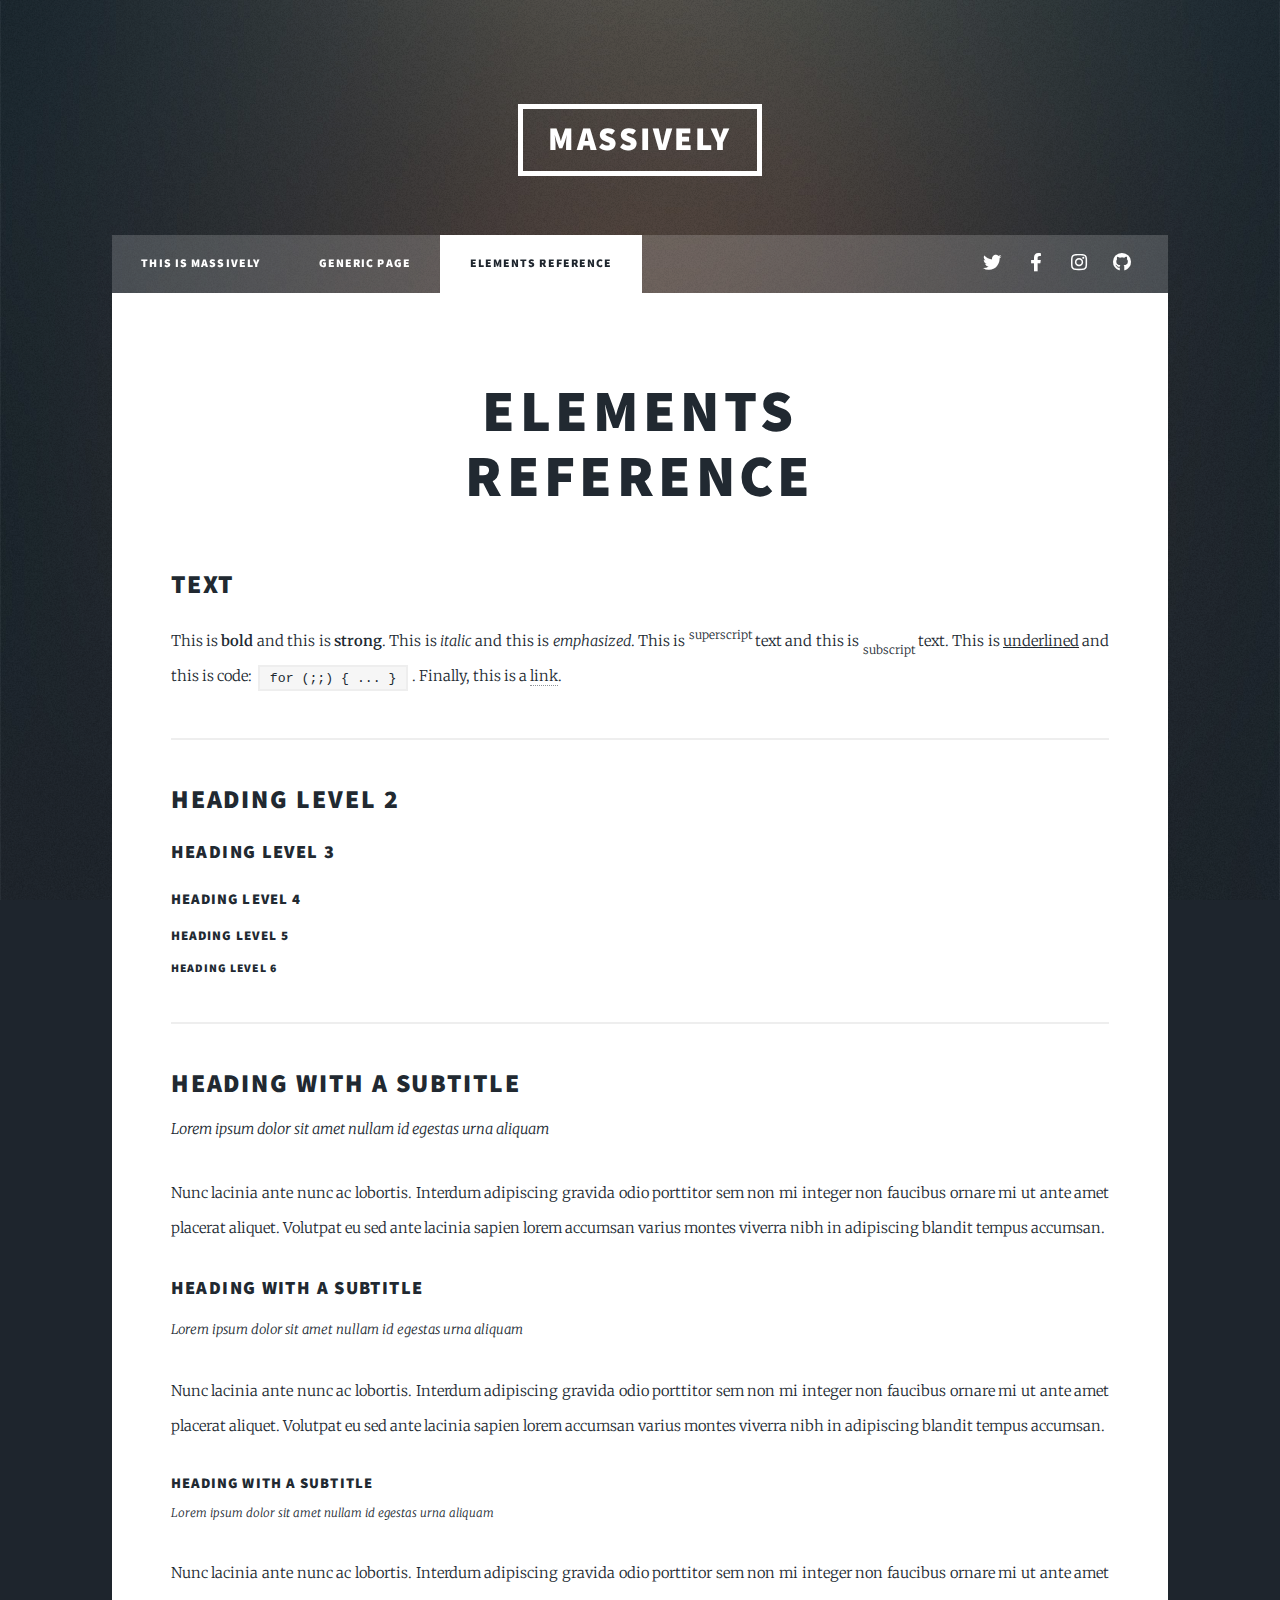
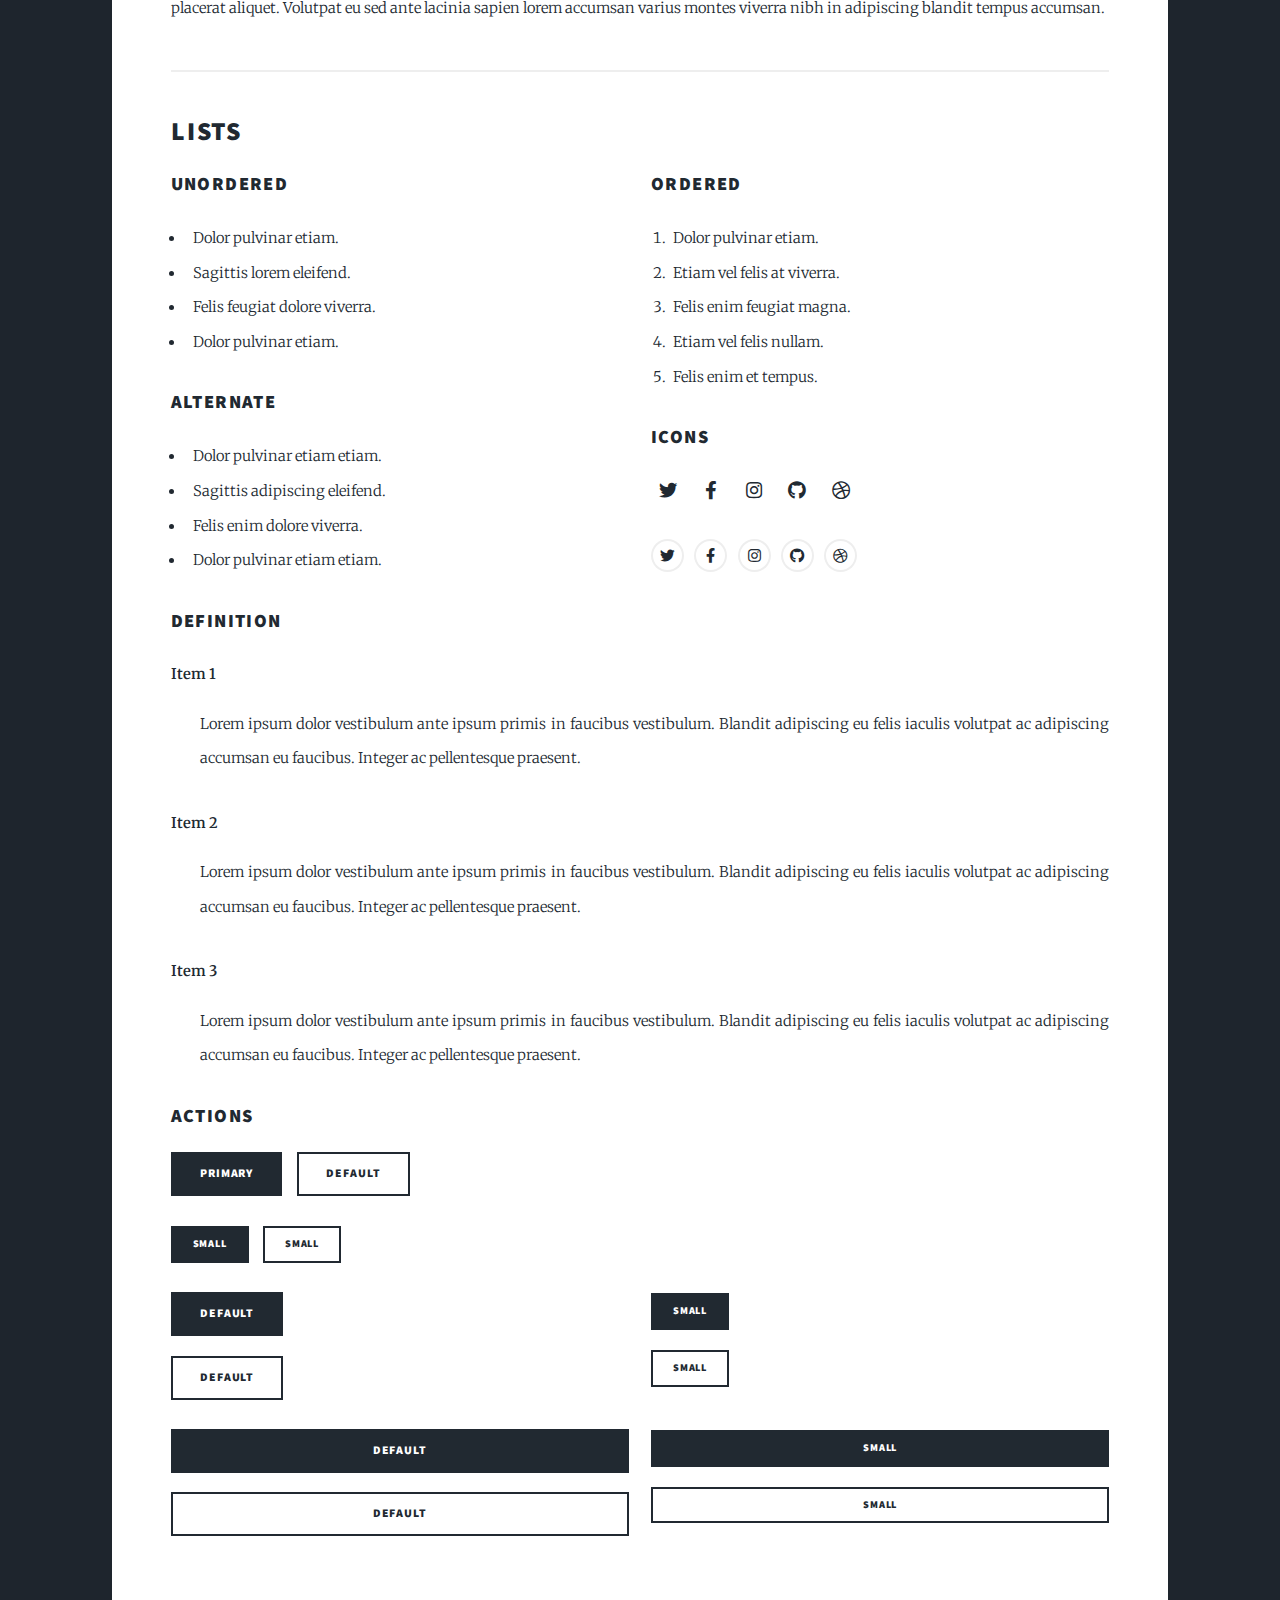
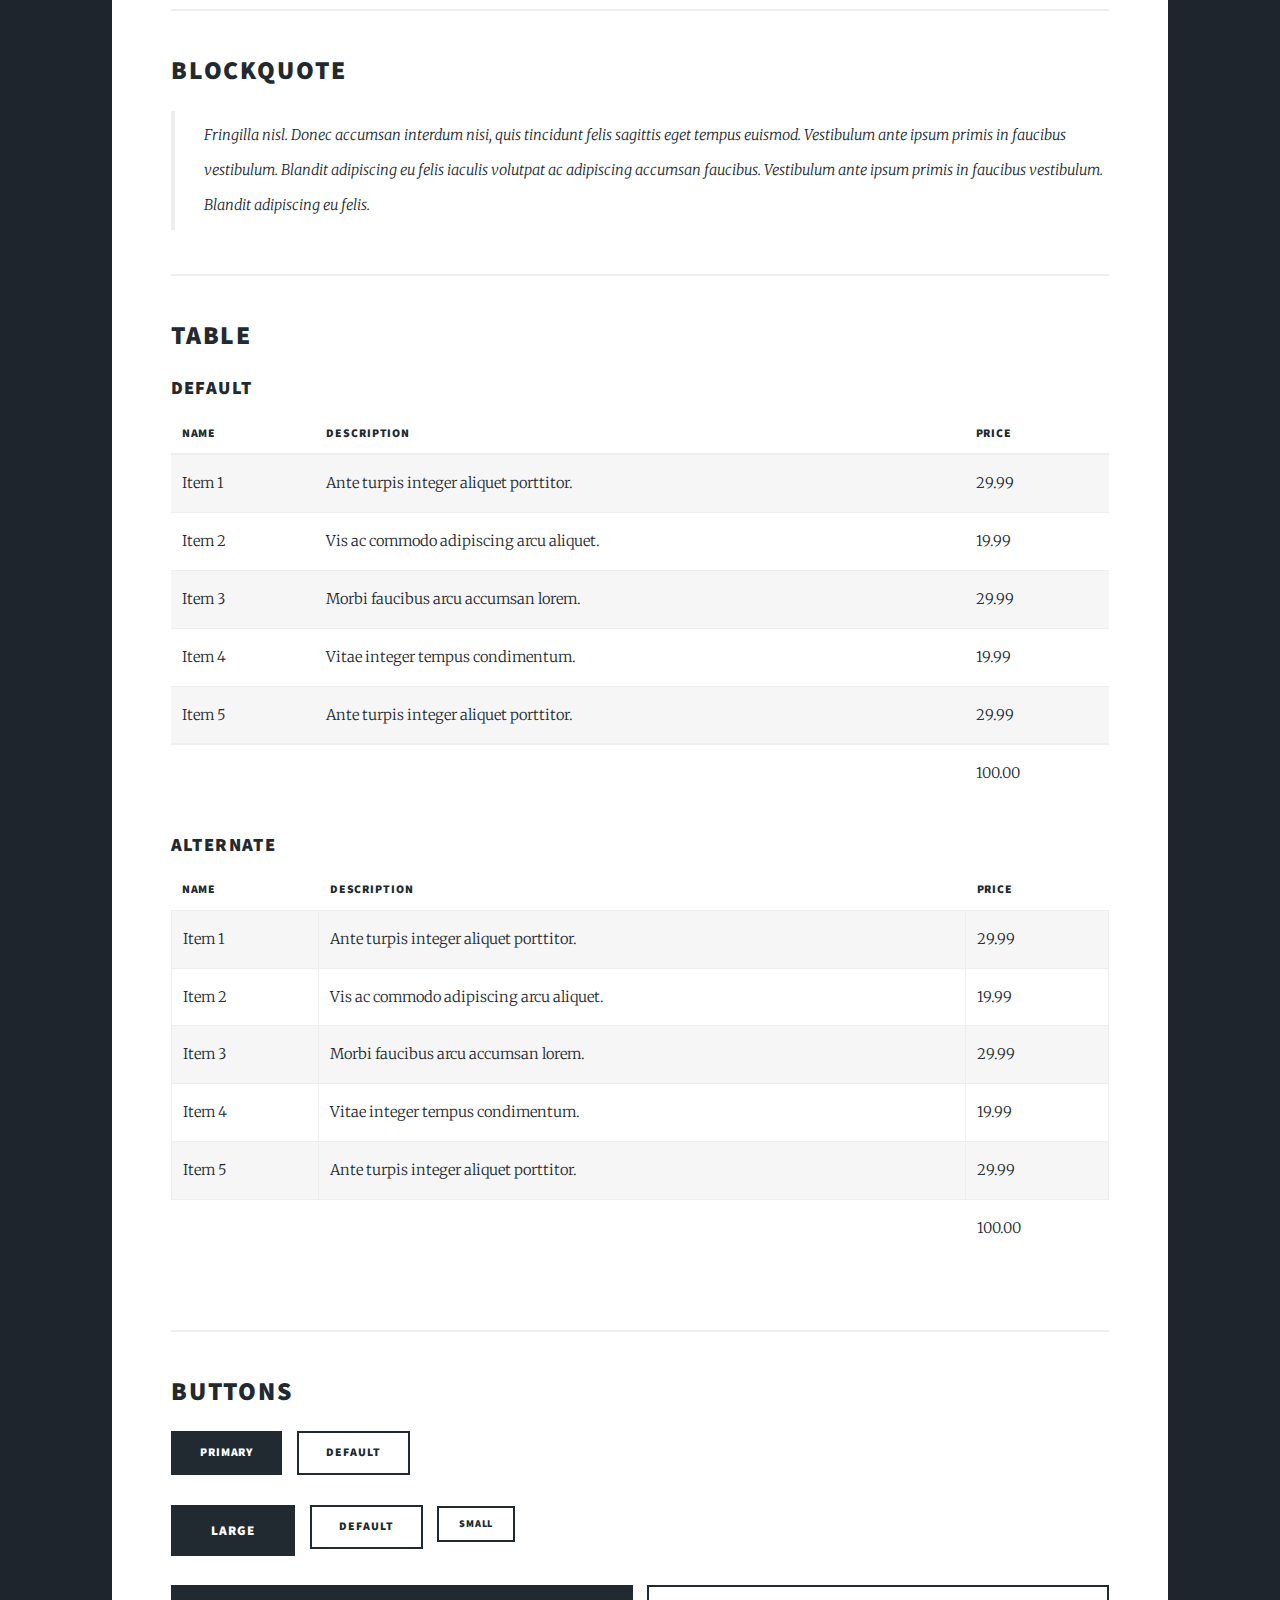
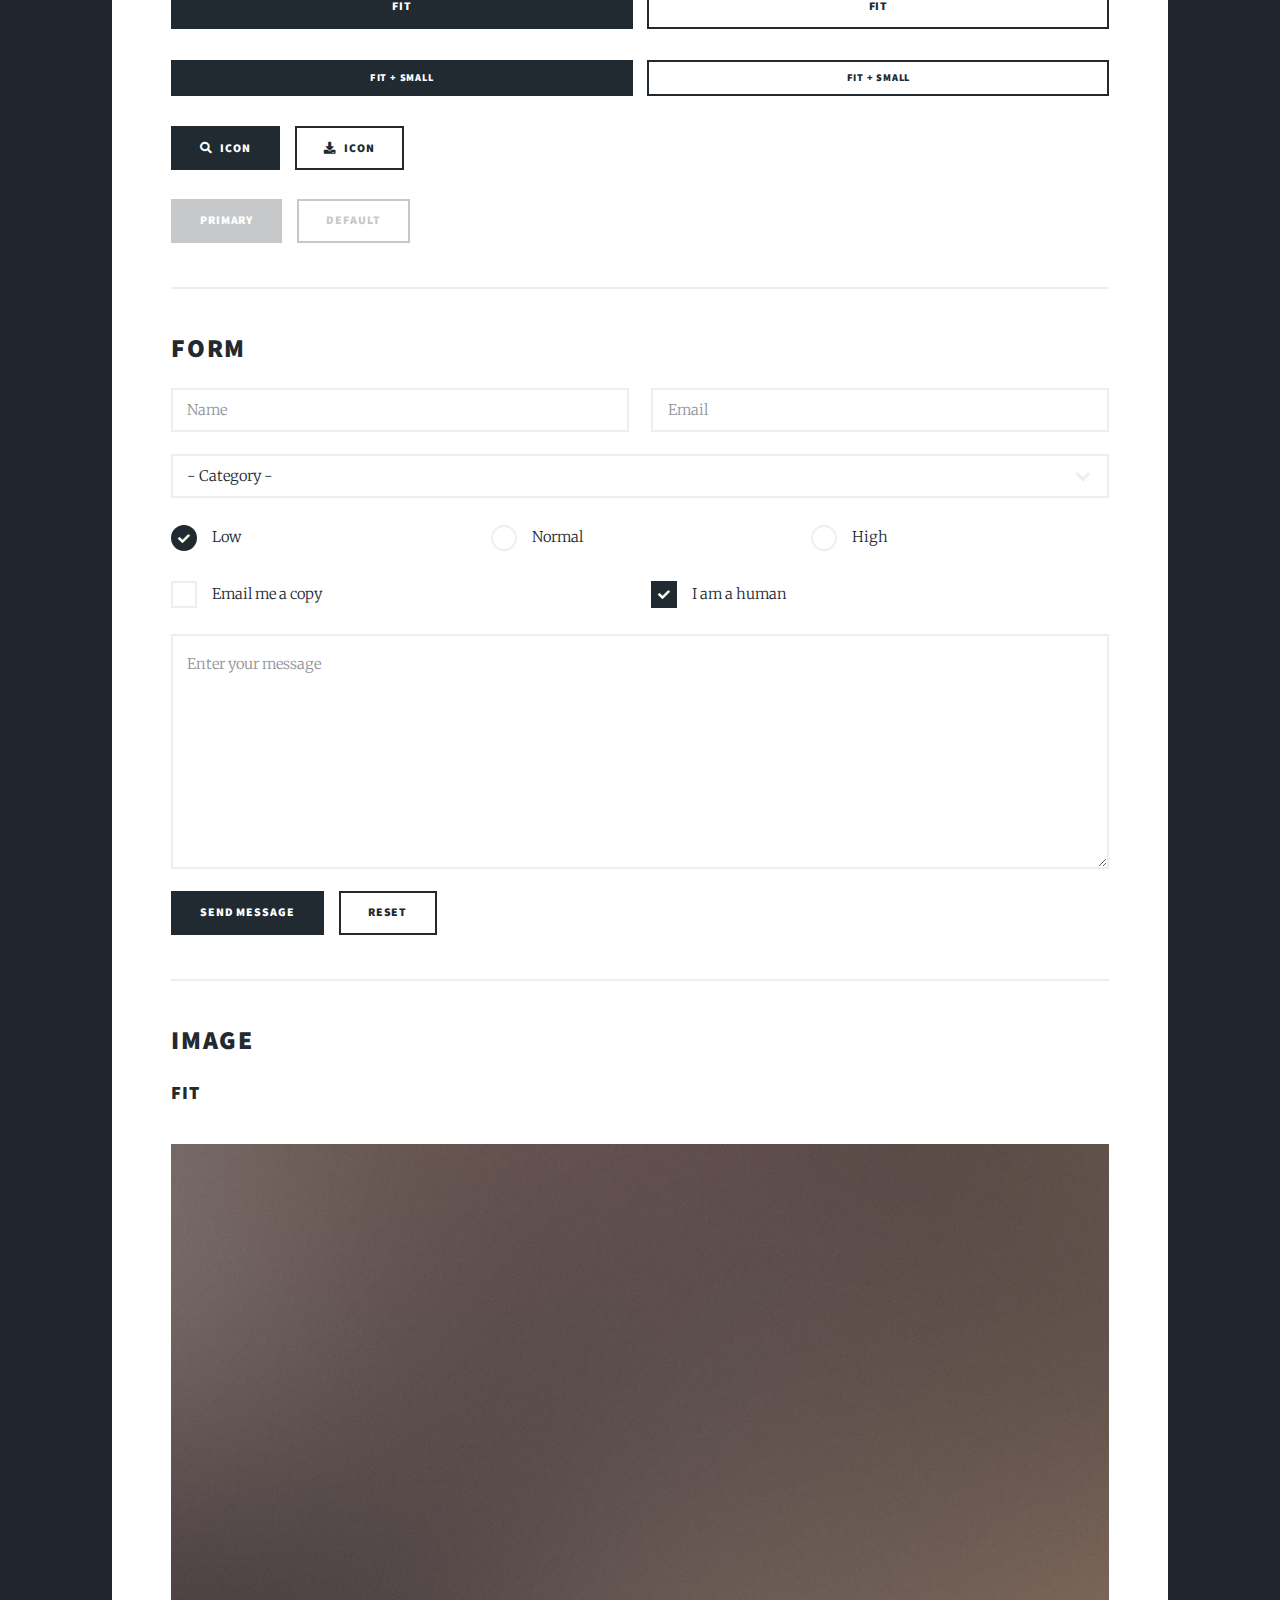
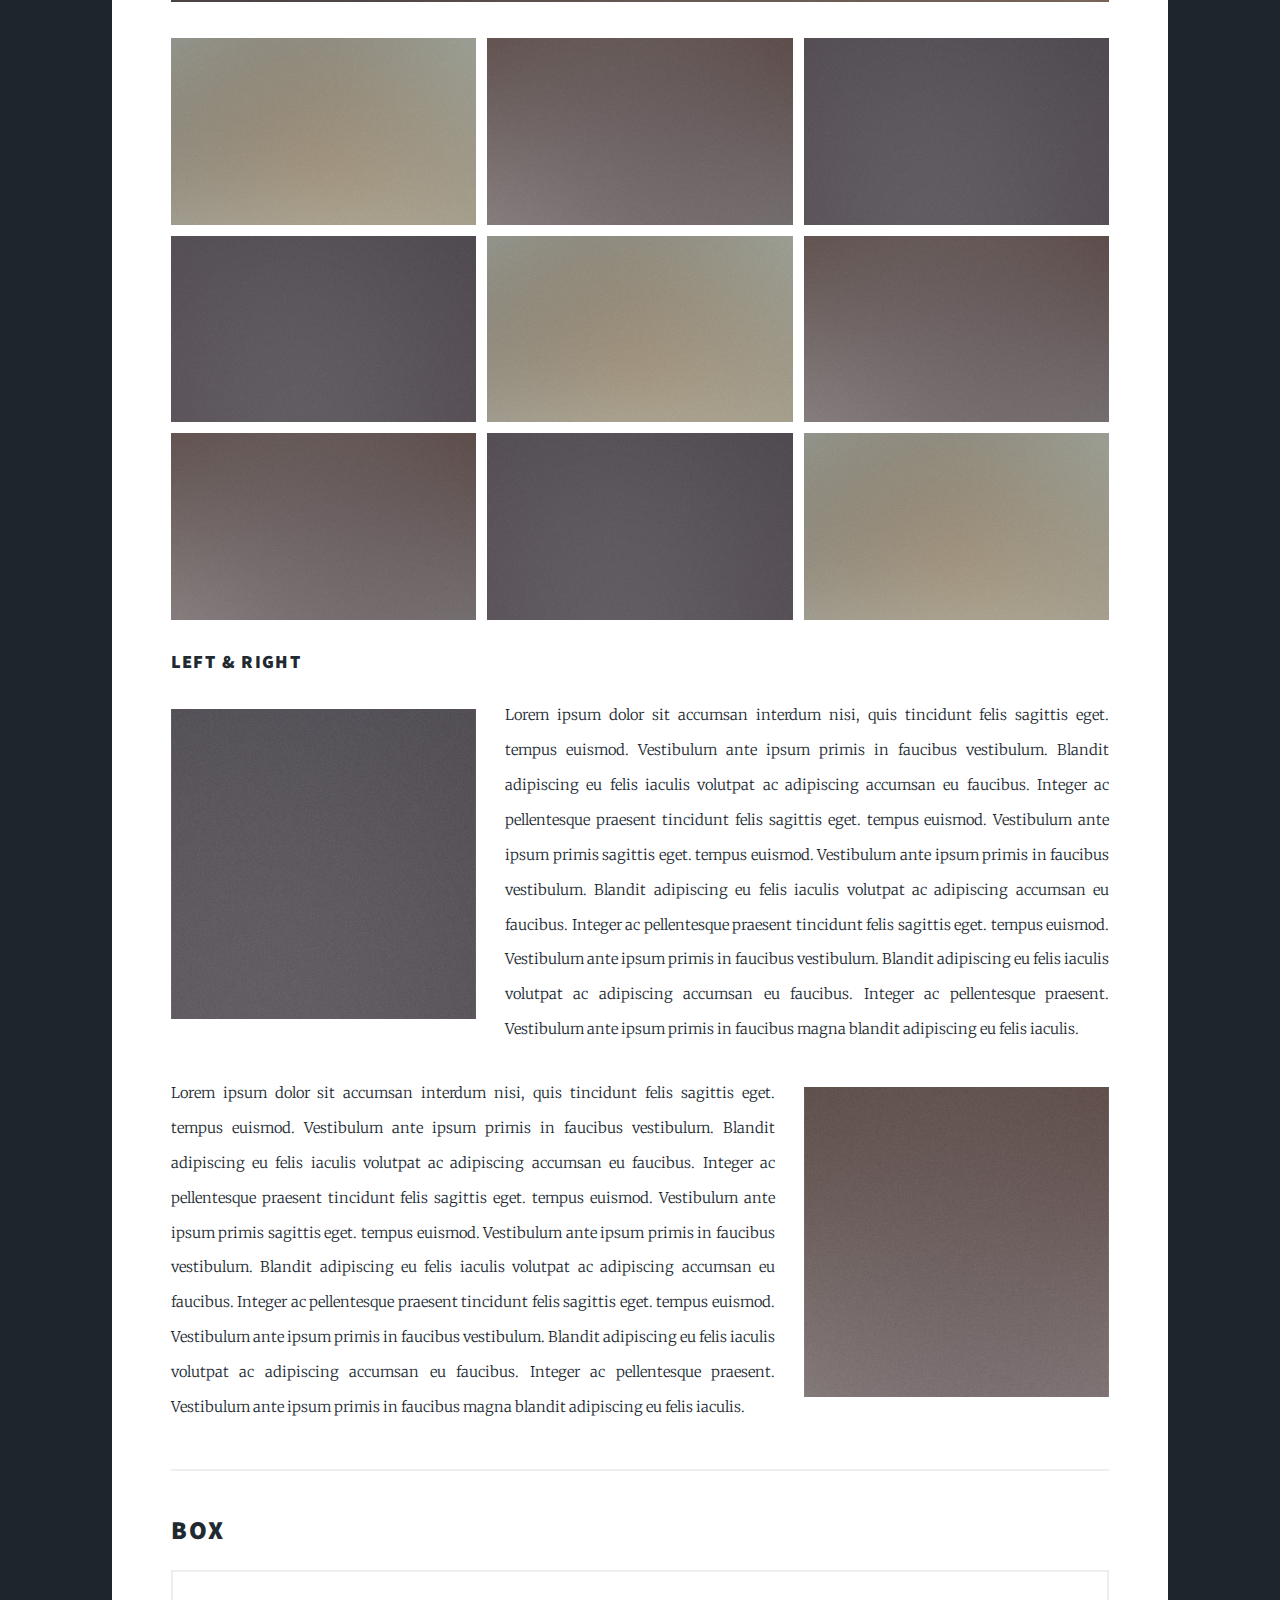
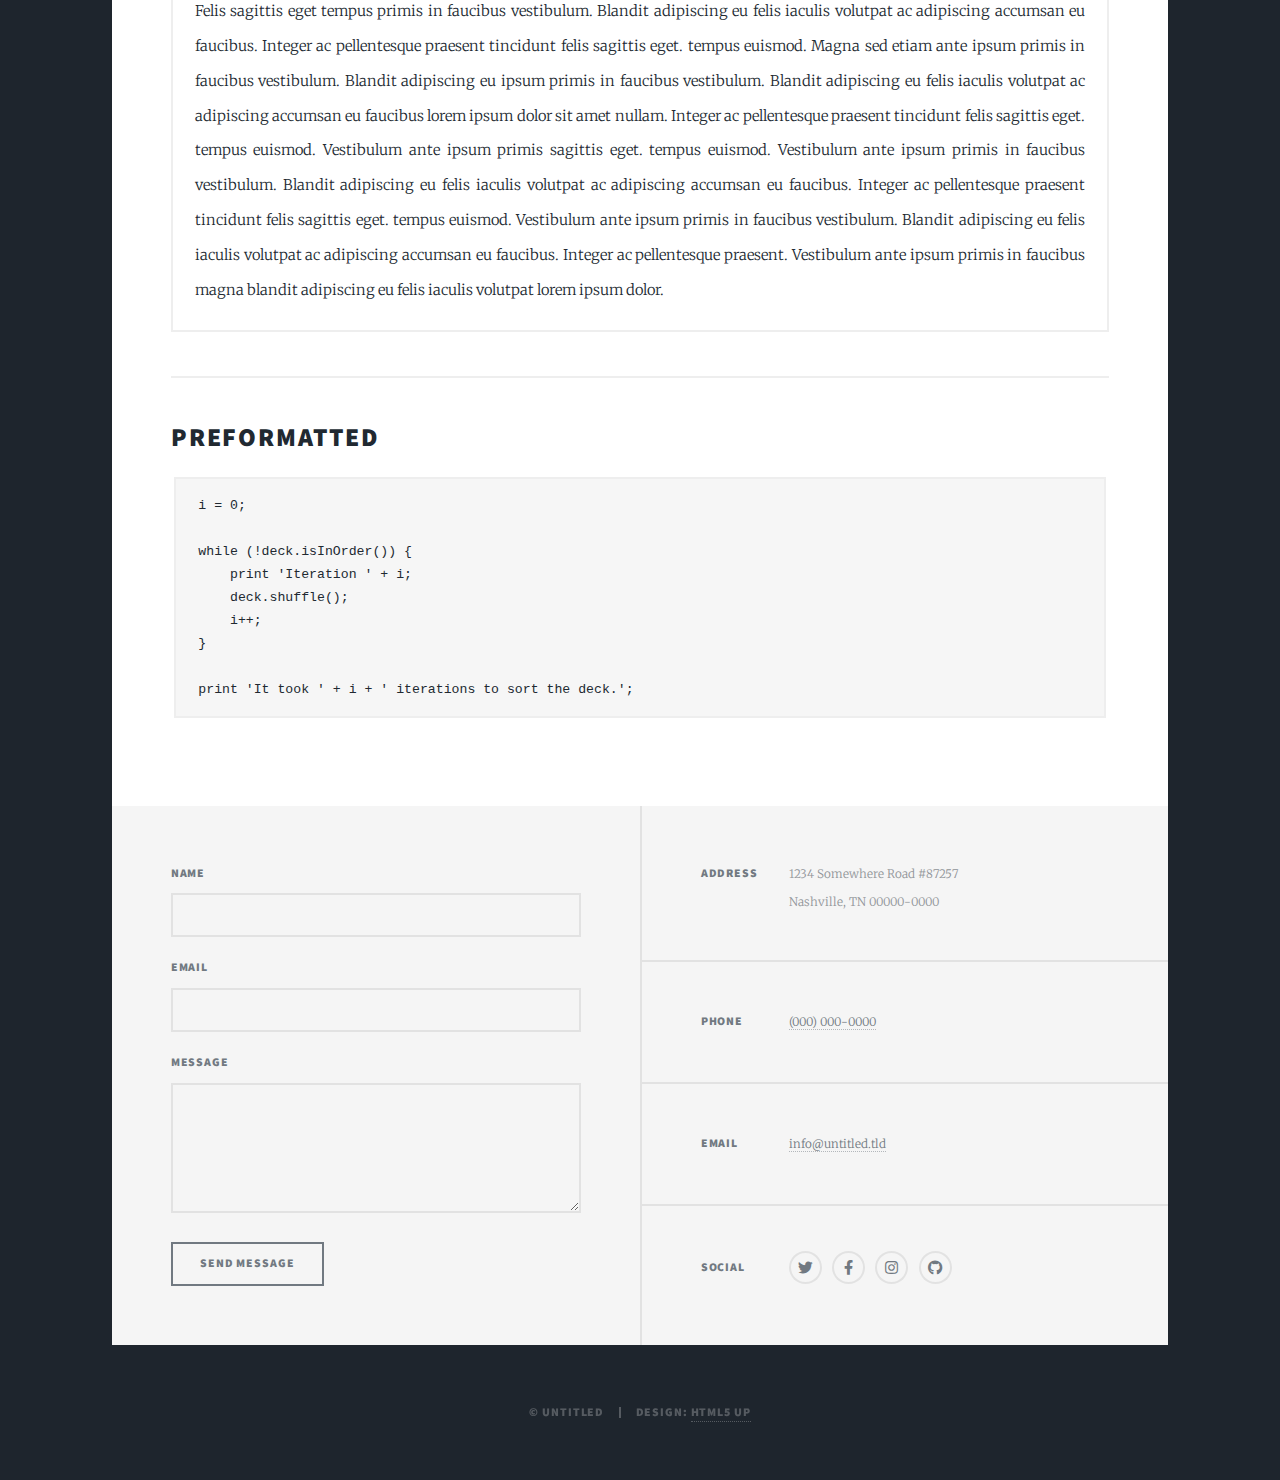
==== elements.html @ b45172eb "Adding base" ====
<!DOCTYPE HTML>
<!--
	Massively by HTML5 UP
	html5up.net | @ajlkn
	Free for personal and commercial use under the CCA 3.0 license (html5up.net/license)
-->
<html>
	<head>
		<title>Elements Reference - Massively by HTML5 UP</title>
		<meta charset="utf-8" />
		<meta name="viewport" content="width=device-width, initial-scale=1, user-scalable=no" />
		<link rel="stylesheet" href="assets/css/main.css" />
		<noscript><link rel="stylesheet" href="assets/css/noscript.css" /></noscript>
	</head>
	<body class="is-preload">

		<!-- Wrapper -->
			<div id="wrapper">

				<!-- Header -->
					<header id="header">
						<a href="index.html" class="logo">Massively</a>
					</header>

				<!-- Nav -->
					<nav id="nav">
						<ul class="links">
							<li><a href="index.html">This is Massively</a></li>
							<li><a href="generic.html">Generic Page</a></li>
							<li class="active"><a href="elements.html">Elements Reference</a></li>
						</ul>
						<ul class="icons">
							<li><a href="#" class="icon brands fa-twitter"><span class="label">Twitter</span></a></li>
							<li><a href="#" class="icon brands fa-facebook-f"><span class="label">Facebook</span></a></li>
							<li><a href="#" class="icon brands fa-instagram"><span class="label">Instagram</span></a></li>
							<li><a href="#" class="icon brands fa-github"><span class="label">GitHub</span></a></li>
						</ul>
					</nav>

				<!-- Main -->
					<div id="main">

						<!-- Post -->
							<section class="post">
								<header class="major">
									<h1>Elements<br />
									Reference</h1>
								</header>

								<!-- Text stuff -->
									<h2>Text</h2>
									<p>This is <b>bold</b> and this is <strong>strong</strong>. This is <i>italic</i> and this is <em>emphasized</em>.
									This is <sup>superscript</sup> text and this is <sub>subscript</sub> text.
									This is <u>underlined</u> and this is code: <code>for (;;) { ... }</code>.
									Finally, this is a <a href="#">link</a>.</p>
									<hr />
									<h2>Heading Level 2</h2>
									<h3>Heading Level 3</h3>
									<h4>Heading Level 4</h4>
									<h5>Heading Level 5</h5>
									<h6>Heading Level 6</h6>
									<hr />
									<header>
										<h2>Heading with a Subtitle</h2>
										<p>Lorem ipsum dolor sit amet nullam id egestas urna aliquam</p>
									</header>
									<p>Nunc lacinia ante nunc ac lobortis. Interdum adipiscing gravida odio porttitor sem non mi integer non faucibus ornare mi ut ante amet placerat aliquet. Volutpat eu sed ante lacinia sapien lorem accumsan varius montes viverra nibh in adipiscing blandit tempus accumsan.</p>
									<header>
										<h3>Heading with a Subtitle</h3>
										<p>Lorem ipsum dolor sit amet nullam id egestas urna aliquam</p>
									</header>
									<p>Nunc lacinia ante nunc ac lobortis. Interdum adipiscing gravida odio porttitor sem non mi integer non faucibus ornare mi ut ante amet placerat aliquet. Volutpat eu sed ante lacinia sapien lorem accumsan varius montes viverra nibh in adipiscing blandit tempus accumsan.</p>
									<header>
										<h4>Heading with a Subtitle</h4>
										<p>Lorem ipsum dolor sit amet nullam id egestas urna aliquam</p>
									</header>
									<p>Nunc lacinia ante nunc ac lobortis. Interdum adipiscing gravida odio porttitor sem non mi integer non faucibus ornare mi ut ante amet placerat aliquet. Volutpat eu sed ante lacinia sapien lorem accumsan varius montes viverra nibh in adipiscing blandit tempus accumsan.</p>

									<hr />

								<!-- Lists -->
									<h2>Lists</h2>
									<div class="row">
										<div class="col-6 col-12-small">

											<h3>Unordered</h3>
											<ul>
												<li>Dolor pulvinar etiam.</li>
												<li>Sagittis lorem eleifend.</li>
												<li>Felis feugiat dolore viverra.</li>
												<li>Dolor pulvinar etiam.</li>
											</ul>

											<h3>Alternate</h3>
											<ul class="alt">
												<li>Dolor pulvinar etiam etiam.</li>
												<li>Sagittis adipiscing eleifend.</li>
												<li>Felis enim dolore viverra.</li>
												<li>Dolor pulvinar etiam etiam.</li>
											</ul>

										</div>
										<div class="col-6 col-12-small">

											<h3>Ordered</h3>
											<ol>
												<li>Dolor pulvinar etiam.</li>
												<li>Etiam vel felis at viverra.</li>
												<li>Felis enim feugiat magna.</li>
												<li>Etiam vel felis nullam.</li>
												<li>Felis enim et tempus.</li>
											</ol>

											<h3>Icons</h3>
											<ul class="icons">
												<li><a href="#" class="icon brands fa-twitter"><span class="label">Twitter</span></a></li>
												<li><a href="#" class="icon brands fa-facebook-f"><span class="label">Facebook</span></a></li>
												<li><a href="#" class="icon brands fa-instagram"><span class="label">Instagram</span></a></li>
												<li><a href="#" class="icon brands fa-github"><span class="label">Github</span></a></li>
												<li><a href="#" class="icon brands fa-dribbble"><span class="label">Dribbble</span></a></li>
											</ul>
											<ul class="icons alt">
												<li><a href="#" class="icon brands alt fa-twitter"><span class="label">Twitter</span></a></li>
												<li><a href="#" class="icon brands alt fa-facebook-f"><span class="label">Facebook</span></a></li>
												<li><a href="#" class="icon brands alt fa-instagram"><span class="label">Instagram</span></a></li>
												<li><a href="#" class="icon brands alt fa-github"><span class="label">Github</span></a></li>
												<li><a href="#" class="icon brands alt fa-dribbble"><span class="label">Dribbble</span></a></li>
											</ul>

										</div>
									</div>
									<h3>Definition</h3>
									<dl>
										<dt>Item 1</dt>
										<dd>
											<p>Lorem ipsum dolor vestibulum ante ipsum primis in faucibus vestibulum. Blandit adipiscing eu felis iaculis volutpat ac adipiscing accumsan eu faucibus. Integer ac pellentesque praesent.</p>
										</dd>
										<dt>Item 2</dt>
										<dd>
											<p>Lorem ipsum dolor vestibulum ante ipsum primis in faucibus vestibulum. Blandit adipiscing eu felis iaculis volutpat ac adipiscing accumsan eu faucibus. Integer ac pellentesque praesent.</p>
										</dd>
										<dt>Item 3</dt>
										<dd>
											<p>Lorem ipsum dolor vestibulum ante ipsum primis in faucibus vestibulum. Blandit adipiscing eu felis iaculis volutpat ac adipiscing accumsan eu faucibus. Integer ac pellentesque praesent.</p>
										</dd>
									</dl>

									<h3>Actions</h3>
									<ul class="actions">
										<li><a href="#" class="button primary">Primary</a></li>
										<li><a href="#" class="button">Default</a></li>
									</ul>
									<ul class="actions small">
										<li><a href="#" class="button primary small">Small</a></li>
										<li><a href="#" class="button small">Small</a></li>
									</ul>
									<div class="row">
										<div class="col-6 col-12-small">
											<ul class="actions stacked">
												<li><a href="#" class="button primary">Default</a></li>
												<li><a href="#" class="button">Default</a></li>
											</ul>
										</div>
										<div class="col-6 col-12-small">
											<ul class="actions stacked">
												<li><a href="#" class="button primary small">Small</a></li>
												<li><a href="#" class="button small">Small</a></li>
											</ul>
										</div>
									</div>
									<div class="row">
										<div class="col-6 col-12-small">
											<ul class="actions stacked">
												<li><a href="#" class="button primary fit">Default</a></li>
												<li><a href="#" class="button fit">Default</a></li>
											</ul>
										</div>
										<div class="col-6 col-12-small">
											<ul class="actions stacked">
												<li><a href="#" class="button primary small fit">Small</a></li>
												<li><a href="#" class="button small fit">Small</a></li>
											</ul>
										</div>
									</div>

									<hr />

								<!-- Blockquote -->
									<h2>Blockquote</h2>
									<blockquote>Fringilla nisl. Donec accumsan interdum nisi, quis tincidunt felis sagittis eget tempus euismod. Vestibulum ante ipsum primis in faucibus vestibulum. Blandit adipiscing eu felis iaculis volutpat ac adipiscing accumsan faucibus. Vestibulum ante ipsum primis in faucibus vestibulum. Blandit adipiscing eu felis.</blockquote>

									<hr />

								<!-- Table -->
									<h2>Table</h2>

									<h3>Default</h3>
									<div class="table-wrapper">
										<table>
											<thead>
												<tr>
													<th>Name</th>
													<th>Description</th>
													<th>Price</th>
												</tr>
											</thead>
											<tbody>
												<tr>
													<td>Item 1</td>
													<td>Ante turpis integer aliquet porttitor.</td>
													<td>29.99</td>
												</tr>
												<tr>
													<td>Item 2</td>
													<td>Vis ac commodo adipiscing arcu aliquet.</td>
													<td>19.99</td>
												</tr>
												<tr>
													<td>Item 3</td>
													<td> Morbi faucibus arcu accumsan lorem.</td>
													<td>29.99</td>
												</tr>
												<tr>
													<td>Item 4</td>
													<td>Vitae integer tempus condimentum.</td>
													<td>19.99</td>
												</tr>
												<tr>
													<td>Item 5</td>
													<td>Ante turpis integer aliquet porttitor.</td>
													<td>29.99</td>
												</tr>
											</tbody>
											<tfoot>
												<tr>
													<td colspan="2"></td>
													<td>100.00</td>
												</tr>
											</tfoot>
										</table>
									</div>

									<h3>Alternate</h3>
									<div class="table-wrapper">
										<table class="alt">
											<thead>
												<tr>
													<th>Name</th>
													<th>Description</th>
													<th>Price</th>
												</tr>
											</thead>
											<tbody>
												<tr>
													<td>Item 1</td>
													<td>Ante turpis integer aliquet porttitor.</td>
													<td>29.99</td>
												</tr>
												<tr>
													<td>Item 2</td>
													<td>Vis ac commodo adipiscing arcu aliquet.</td>
													<td>19.99</td>
												</tr>
												<tr>
													<td>Item 3</td>
													<td> Morbi faucibus arcu accumsan lorem.</td>
													<td>29.99</td>
												</tr>
												<tr>
													<td>Item 4</td>
													<td>Vitae integer tempus condimentum.</td>
													<td>19.99</td>
												</tr>
												<tr>
													<td>Item 5</td>
													<td>Ante turpis integer aliquet porttitor.</td>
													<td>29.99</td>
												</tr>
											</tbody>
											<tfoot>
												<tr>
													<td colspan="2"></td>
													<td>100.00</td>
												</tr>
											</tfoot>
										</table>
									</div>

									<hr />

								<!-- Buttons -->
									<h2>Buttons</h2>
									<ul class="actions">
										<li><a href="#" class="button primary">Primary</a></li>
										<li><a href="#" class="button">Default</a></li>
									</ul>
									<ul class="actions">
										<li><a href="#" class="button primary large">Large</a></li>
										<li><a href="#" class="button">Default</a></li>
										<li><a href="#" class="button small">Small</a></li>
									</ul>
									<ul class="actions fit">
										<li><a href="#" class="button primary fit">Fit</a></li>
										<li><a href="#" class="button fit">Fit</a></li>
									</ul>
									<ul class="actions fit small">
										<li><a href="#" class="button primary fit small">Fit + Small</a></li>
										<li><a href="#" class="button fit small">Fit + Small</a></li>
									</ul>
									<ul class="actions">
										<li><a href="#" class="button primary icon solid fa-search">Icon</a></li>
										<li><a href="#" class="button icon solid fa-download">Icon</a></li>
									</ul>
									<ul class="actions">
										<li><span class="button primary disabled">Primary</span></li>
										<li><span class="button disabled">Default</span></li>
									</ul>

									<hr />

								<!-- Form -->
									<h2>Form</h2>

									<form method="post" action="#">
										<div class="row gtr-uniform">
											<div class="col-6 col-12-xsmall">
												<input type="text" name="demo-name" id="demo-name" value="" placeholder="Name" />
											</div>
											<div class="col-6 col-12-xsmall">
												<input type="email" name="demo-email" id="demo-email" value="" placeholder="Email" />
											</div>
											<!-- Break -->
											<div class="col-12">
												<select name="demo-category" id="demo-category">
													<option value="">- Category -</option>
													<option value="1">Manufacturing</option>
													<option value="1">Shipping</option>
													<option value="1">Administration</option>
													<option value="1">Human Resources</option>
												</select>
											</div>
											<!-- Break -->
											<div class="col-4 col-12-small">
												<input type="radio" id="demo-priority-low" name="demo-priority" checked>
												<label for="demo-priority-low">Low</label>
											</div>
											<div class="col-4 col-12-small">
												<input type="radio" id="demo-priority-normal" name="demo-priority">
												<label for="demo-priority-normal">Normal</label>
											</div>
											<div class="col-4 col-12-small">
												<input type="radio" id="demo-priority-high" name="demo-priority">
												<label for="demo-priority-high">High</label>
											</div>
											<!-- Break -->
											<div class="col-6 col-12-small">
												<input type="checkbox" id="demo-copy" name="demo-copy">
												<label for="demo-copy">Email me a copy</label>
											</div>
											<div class="col-6 col-12-small">
												<input type="checkbox" id="demo-human" name="demo-human" checked>
												<label for="demo-human">I am a human</label>
											</div>
											<!-- Break -->
											<div class="col-12">
												<textarea name="demo-message" id="demo-message" placeholder="Enter your message" rows="6"></textarea>
											</div>
											<!-- Break -->
											<div class="col-12">
												<ul class="actions">
													<li><input type="submit" value="Send Message" class="primary" /></li>
													<li><input type="reset" value="Reset" /></li>
												</ul>
											</div>
										</div>
									</form>

									<hr />

								<!-- Image -->
									<h2>Image</h2>

									<h3>Fit</h3>
									<span class="image fit"><img src="images/pic01.jpg" alt="" /></span>
									<div class="box alt">
										<div class="row gtr-50 gtr-uniform">
											<div class="col-4"><span class="image fit"><img src="images/pic02.jpg" alt="" /></span></div>
											<div class="col-4"><span class="image fit"><img src="images/pic03.jpg" alt="" /></span></div>
											<div class="col-4"><span class="image fit"><img src="images/pic04.jpg" alt="" /></span></div>
											<!-- Break -->
											<div class="col-4"><span class="image fit"><img src="images/pic04.jpg" alt="" /></span></div>
											<div class="col-4"><span class="image fit"><img src="images/pic02.jpg" alt="" /></span></div>
											<div class="col-4"><span class="image fit"><img src="images/pic03.jpg" alt="" /></span></div>
											<!-- Break -->
											<div class="col-4"><span class="image fit"><img src="images/pic03.jpg" alt="" /></span></div>
											<div class="col-4"><span class="image fit"><img src="images/pic04.jpg" alt="" /></span></div>
											<div class="col-4"><span class="image fit"><img src="images/pic02.jpg" alt="" /></span></div>
										</div>
									</div>

									<h3>Left &amp; Right</h3>
									<p><span class="image left"><img src="images/pic08.jpg" alt="" /></span>Lorem ipsum dolor sit accumsan interdum nisi, quis tincidunt felis sagittis eget. tempus euismod. Vestibulum ante ipsum primis in faucibus vestibulum. Blandit adipiscing eu felis iaculis volutpat ac adipiscing accumsan eu faucibus. Integer ac pellentesque praesent tincidunt felis sagittis eget. tempus euismod. Vestibulum ante ipsum primis sagittis eget. tempus euismod. Vestibulum ante ipsum primis in faucibus vestibulum. Blandit adipiscing eu felis iaculis volutpat ac adipiscing accumsan eu faucibus. Integer ac pellentesque praesent tincidunt felis sagittis eget. tempus euismod. Vestibulum ante ipsum primis in faucibus vestibulum. Blandit adipiscing eu felis iaculis volutpat ac adipiscing accumsan eu faucibus. Integer ac pellentesque praesent. Vestibulum ante ipsum primis in faucibus magna blandit adipiscing eu felis iaculis.</p>
									<p><span class="image right"><img src="images/pic09.jpg" alt="" /></span>Lorem ipsum dolor sit accumsan interdum nisi, quis tincidunt felis sagittis eget. tempus euismod. Vestibulum ante ipsum primis in faucibus vestibulum. Blandit adipiscing eu felis iaculis volutpat ac adipiscing accumsan eu faucibus. Integer ac pellentesque praesent tincidunt felis sagittis eget. tempus euismod. Vestibulum ante ipsum primis sagittis eget. tempus euismod. Vestibulum ante ipsum primis in faucibus vestibulum. Blandit adipiscing eu felis iaculis volutpat ac adipiscing accumsan eu faucibus. Integer ac pellentesque praesent tincidunt felis sagittis eget. tempus euismod. Vestibulum ante ipsum primis in faucibus vestibulum. Blandit adipiscing eu felis iaculis volutpat ac adipiscing accumsan eu faucibus. Integer ac pellentesque praesent. Vestibulum ante ipsum primis in faucibus magna blandit adipiscing eu felis iaculis.</p>

									<hr />

								<!-- Box -->
									<h2>Box</h2>
									<div class="box">
										<p>Felis sagittis eget tempus primis in faucibus vestibulum. Blandit adipiscing eu felis iaculis volutpat ac adipiscing accumsan eu faucibus. Integer ac pellentesque praesent tincidunt felis sagittis eget. tempus euismod. Magna sed etiam ante ipsum primis in faucibus vestibulum. Blandit adipiscing eu ipsum primis in faucibus vestibulum. Blandit adipiscing eu felis iaculis volutpat ac adipiscing accumsan eu faucibus lorem ipsum dolor sit amet nullam. Integer ac pellentesque praesent tincidunt felis sagittis eget. tempus euismod. Vestibulum ante ipsum primis sagittis eget. tempus euismod. Vestibulum ante ipsum primis in faucibus vestibulum. Blandit adipiscing eu felis iaculis volutpat ac adipiscing accumsan eu faucibus. Integer ac pellentesque praesent tincidunt felis sagittis eget. tempus euismod. Vestibulum ante ipsum primis in faucibus vestibulum. Blandit adipiscing eu felis iaculis volutpat ac adipiscing accumsan eu faucibus. Integer ac pellentesque praesent. Vestibulum ante ipsum primis in faucibus magna blandit adipiscing eu felis iaculis volutpat lorem ipsum dolor.</p>
									</div>

									<hr />

								<!-- Preformatted Code -->
									<h2>Preformatted</h2>
									<pre><code>i = 0;

while (!deck.isInOrder()) {
    print 'Iteration ' + i;
    deck.shuffle();
    i++;
}

print 'It took ' + i + ' iterations to sort the deck.';
</code></pre>

							</section>

					</div>

				<!-- Footer -->
					<footer id="footer">
						<section>
							<form method="post" action="#">
								<div class="fields">
									<div class="field">
										<label for="name">Name</label>
										<input type="text" name="name" id="name" />
									</div>
									<div class="field">
										<label for="email">Email</label>
										<input type="text" name="email" id="email" />
									</div>
									<div class="field">
										<label for="message">Message</label>
										<textarea name="message" id="message" rows="3"></textarea>
									</div>
								</div>
								<ul class="actions">
									<li><input type="submit" value="Send Message" /></li>
								</ul>
							</form>
						</section>
						<section class="split contact">
							<section class="alt">
								<h3>Address</h3>
								<p>1234 Somewhere Road #87257<br />
								Nashville, TN 00000-0000</p>
							</section>
							<section>
								<h3>Phone</h3>
								<p><a href="#">(000) 000-0000</a></p>
							</section>
							<section>
								<h3>Email</h3>
								<p><a href="#">info@untitled.tld</a></p>
							</section>
							<section>
								<h3>Social</h3>
								<ul class="icons alt">
									<li><a href="#" class="icon brands alt fa-twitter"><span class="label">Twitter</span></a></li>
									<li><a href="#" class="icon brands alt fa-facebook-f"><span class="label">Facebook</span></a></li>
									<li><a href="#" class="icon brands alt fa-instagram"><span class="label">Instagram</span></a></li>
									<li><a href="#" class="icon brands alt fa-github"><span class="label">GitHub</span></a></li>
								</ul>
							</section>
						</section>
					</footer>

				<!-- Copyright -->
					<div id="copyright">
						<ul><li>&copy; Untitled</li><li>Design: <a href="https://html5up.net">HTML5 UP</a></li></ul>
					</div>

			</div>

		<!-- Scripts -->
			<script src="assets/js/jquery.min.js"></script>
			<script src="assets/js/jquery.scrollex.min.js"></script>
			<script src="assets/js/jquery.scrolly.min.js"></script>
			<script src="assets/js/browser.min.js"></script>
			<script src="assets/js/breakpoints.min.js"></script>
			<script src="assets/js/util.js"></script>
			<script src="assets/js/main.js"></script>

	</body>
</html>
---- assets/css/main.css ----
@import url(fontawesome-all.min.css);
@import url("https://fonts.googleapis.com/css?family=Merriweather:300,700,300italic,700italic|Source+Sans+Pro:900");

/*
	Massively by HTML5 UP
	html5up.net | @ajlkn
	Free for personal and commercial use under the CCA 3.0 license (html5up.net/license)
*/

html, body, div, span, applet, object,
iframe, h1, h2, h3, h4, h5, h6, p, blockquote,
pre, a, abbr, acronym, address, big, cite,
code, del, dfn, em, img, ins, kbd, q, s, samp,
small, strike, strong, sub, sup, tt, var, b,
u, i, center, dl, dt, dd, ol, ul, li, fieldset,
form, label, legend, table, caption, tbody,
tfoot, thead, tr, th, td, article, aside,
canvas, details, embed, figure, figcaption,
footer, header, hgroup, menu, nav, output, ruby,
section, summary, time, mark, audio, video {
	margin: 0;
	padding: 0;
	border: 0;
	font-size: 100%;
	font: inherit;
	vertical-align: baseline;}

article, aside, details, figcaption, figure,
footer, header, hgroup, menu, nav, section {
	display: block;}

body {
	line-height: 1;
}

ol, ul {
	list-style: none;
}

blockquote, q {
	quotes: none;
}

	blockquote:before, blockquote:after, q:before, q:after {
		content: '';
		content: none;
	}

table {
	border-collapse: collapse;
	border-spacing: 0;
}

body {
	-webkit-text-size-adjust: none;
}

mark {
	background-color: transparent;
	color: inherit;
}

input::-moz-focus-inner {
	border: 0;
	padding: 0;
}

input, select, textarea {
	-moz-appearance: none;
	-webkit-appearance: none;
	-ms-appearance: none;
	appearance: none;
}

/* Basic */

	@-ms-viewport {
		width: device-width;
	}

	body {
		-ms-overflow-style: scrollbar;
	}

	@media screen and (max-width: 480px) {

		html, body {
			min-width: 320px;
		}

	}

	html {
		box-sizing: border-box;
	}

	*, *:before, *:after {
		box-sizing: inherit;
	}

	body {
		background-color: #1e252d;
	}

		body.is-preload *, body.is-preload *:before, body.is-preload *:after {
			-moz-animation: none !important;
			-webkit-animation: none !important;
			-ms-animation: none !important;
			animation: none !important;
			-moz-transition: none !important;
			-webkit-transition: none !important;
			-ms-transition: none !important;
			transition: none !important;
		}

/* Type */

	html {
		font-size: 16pt;
	}

		@media screen and (max-width: 1680px) {

			html {
				font-size: 12pt;
			}

		}

		@media screen and (max-width: 1280px) {

			html {
				font-size: 11pt;
			}

		}

		@media screen and (max-width: 360px) {

			html {
				font-size: 10pt;
			}

		}

	body {
		color: #212931;
	}

	body, input, select, textarea {
		font-family: "Merriweather", Georgia, serif;
		font-weight: 300;
		font-size: 1rem;
		line-height: 2.375;
	}

	a {
		-moz-transition: color 0.2s ease-in-out, background-color 0.2s ease-in-out, border-color 0.2s ease-in-out, box-shadow 0.2s ease-in-out;
		-webkit-transition: color 0.2s ease-in-out, background-color 0.2s ease-in-out, border-color 0.2s ease-in-out, box-shadow 0.2s ease-in-out;
		-ms-transition: color 0.2s ease-in-out, background-color 0.2s ease-in-out, border-color 0.2s ease-in-out, box-shadow 0.2s ease-in-out;
		transition: color 0.2s ease-in-out, background-color 0.2s ease-in-out, border-color 0.2s ease-in-out, box-shadow 0.2s ease-in-out;
		border-bottom: dotted 1px;
		text-decoration: none;
	}

		a:hover {
			border-bottom-color: transparent;
		}

	strong, b {
		font-weight: 600;
	}

	em, i {
		font-style: italic;
	}

	p {
		text-align: justify;
		margin: 0 0 2rem 0;
	}

	h1, h2, h3, h4, h5, h6 {
		font-family: "Source Sans Pro", Helvetica, sans-serif;
		font-weight: 900;
		line-height: 1.5;
		letter-spacing: 0.075em;
		text-transform: uppercase;
		margin: 0 0 1rem 0;
	}

		h1 a, h2 a, h3 a, h4 a, h5 a, h6 a {
			border-bottom: 0;
			color: inherit;
			text-decoration: none;
		}

	h1 {
		font-size: 4rem;
		line-height: 1.1;
		margin: 0 0 2rem 0;
	}

	h2 {
		font-size: 1.75rem;
		line-height: 1.3;
		margin: 0 0 1.5rem 0;
	}

	h3 {
		font-size: 1.25rem;
		margin: 0 0 1.5rem 0;
	}

	h4 {
		font-size: 1rem;
	}

	h5 {
		font-size: 0.9rem;
	}

	h6 {
		font-size: 0.8rem;
	}

	sub {
		font-size: 0.8rem;
		position: relative;
		top: 0.5rem;
	}

	sup {
		font-size: 0.8rem;
		position: relative;
		top: -0.5rem;
	}

	blockquote {
		border-left: solid 4px;
		font-style: italic;
		margin: 0 0 2rem 0;
		padding: 0.5rem 0 0.5rem 2rem;
	}

	code {
		border: solid 2px;
		font-family: "Courier New", monospace;
		font-size: 0.9rem;
		margin: 0 0.25rem;
		padding: 0.25rem 0.65rem;
	}

	pre {
		-webkit-overflow-scrolling: touch;
		font-family: "Courier New", monospace;
		font-size: 0.9rem;
		margin: 0 0 2rem 0;
	}

		pre code {
			display: block;
			line-height: 1.75;
			padding: 1rem 1.5rem;
			overflow-x: auto;
		}

	hr {
		border: 0;
		border-bottom: solid 2px;
		margin: 3rem 0;
	}

		hr.major {
			margin: 5rem 0;
		}

	.align-left {
		text-align: left;
	}

	.align-center {
		text-align: center;
	}

	.align-right {
		text-align: right;
	}

	input, select, textarea {
		color: #212931;
	}

	a {
		color: #212931;
		border-bottom-color: rgba(33, 41, 49, 0.5);
	}

		a:hover {
			border-bottom-color: transparent;
			color: #18bfef !important;
		}

	strong, b {
		color: #212931;
	}

	h1, h2, h3, h4, h5, h6 {
		color: #212931;
	}

	blockquote {
		border-left-color: #eeeeee;
	}

	code {
		background: rgba(220, 220, 220, 0.25);
		border-color: #eeeeee;
	}

	hr {
		border-bottom-color: #eeeeee;
	}

/* Row */

	.row {
		display: flex;
		flex-wrap: wrap;
		box-sizing: border-box;
		align-items: stretch;
	}

		.row > * {
			box-sizing: border-box;
		}

		.row.gtr-uniform > * > :last-child {
			margin-bottom: 0;
		}

		.row.aln-left {
			justify-content: flex-start;
		}

		.row.aln-center {
			justify-content: center;
		}

		.row.aln-right {
			justify-content: flex-end;
		}

		.row.aln-top {
			align-items: flex-start;
		}

		.row.aln-middle {
			align-items: center;
		}

		.row.aln-bottom {
			align-items: flex-end;
		}

		.row > .imp {
			order: -1;
		}

		.row > .col-1 {
			width: 8.33333%;
		}

		.row > .off-1 {
			margin-left: 8.33333%;
		}

		.row > .col-2 {
			width: 16.66667%;
		}

		.row > .off-2 {
			margin-left: 16.66667%;
		}

		.row > .col-3 {
			width: 25%;
		}

		.row > .off-3 {
			margin-left: 25%;
		}

		.row > .col-4 {
			width: 33.33333%;
		}

		.row > .off-4 {
			margin-left: 33.33333%;
		}

		.row > .col-5 {
			width: 41.66667%;
		}

		.row > .off-5 {
			margin-left: 41.66667%;
		}

		.row > .col-6 {
			width: 50%;
		}

		.row > .off-6 {
			margin-left: 50%;
		}

		.row > .col-7 {
			width: 58.33333%;
		}

		.row > .off-7 {
			margin-left: 58.33333%;
		}

		.row > .col-8 {
			width: 66.66667%;
		}

		.row > .off-8 {
			margin-left: 66.66667%;
		}

		.row > .col-9 {
			width: 75%;
		}

		.row > .off-9 {
			margin-left: 75%;
		}

		.row > .col-10 {
			width: 83.33333%;
		}

		.row > .off-10 {
			margin-left: 83.33333%;
		}

		.row > .col-11 {
			width: 91.66667%;
		}

		.row > .off-11 {
			margin-left: 91.66667%;
		}

		.row > .col-12 {
			width: 100%;
		}

		.row > .off-12 {
			margin-left: 100%;
		}

		.row.gtr-0 {
			margin-top: 0;
			margin-left: 0rem;
		}

			.row.gtr-0 > * {
				padding: 0 0 0 0rem;
			}

			.row.gtr-0.gtr-uniform {
				margin-top: 0rem;
			}

				.row.gtr-0.gtr-uniform > * {
					padding-top: 0rem;
				}

		.row.gtr-25 {
			margin-top: 0;
			margin-left: -0.375rem;
		}

			.row.gtr-25 > * {
				padding: 0 0 0 0.375rem;
			}

			.row.gtr-25.gtr-uniform {
				margin-top: -0.375rem;
			}

				.row.gtr-25.gtr-uniform > * {
					padding-top: 0.375rem;
				}

		.row.gtr-50 {
			margin-top: 0;
			margin-left: -0.75rem;
		}

			.row.gtr-50 > * {
				padding: 0 0 0 0.75rem;
			}

			.row.gtr-50.gtr-uniform {
				margin-top: -0.75rem;
			}

				.row.gtr-50.gtr-uniform > * {
					padding-top: 0.75rem;
				}

		.row {
			margin-top: 0;
			margin-left: -1.5rem;
		}

			.row > * {
				padding: 0 0 0 1.5rem;
			}

			.row.gtr-uniform {
				margin-top: -1.5rem;
			}

				.row.gtr-uniform > * {
					padding-top: 1.5rem;
				}

		.row.gtr-150 {
			margin-top: 0;
			margin-left: -2.25rem;
		}

			.row.gtr-150 > * {
				padding: 0 0 0 2.25rem;
			}

			.row.gtr-150.gtr-uniform {
				margin-top: -2.25rem;
			}

				.row.gtr-150.gtr-uniform > * {
					padding-top: 2.25rem;
				}

		.row.gtr-200 {
			margin-top: 0;
			margin-left: -3rem;
		}

			.row.gtr-200 > * {
				padding: 0 0 0 3rem;
			}

			.row.gtr-200.gtr-uniform {
				margin-top: -3rem;
			}

				.row.gtr-200.gtr-uniform > * {
					padding-top: 3rem;
				}

		@media screen and (max-width: 1680px) {

			.row {
				display: flex;
				flex-wrap: wrap;
				box-sizing: border-box;
				align-items: stretch;
			}

				.row > * {
					box-sizing: border-box;
				}

				.row.gtr-uniform > * > :last-child {
					margin-bottom: 0;
				}

				.row.aln-left {
					justify-content: flex-start;
				}

				.row.aln-center {
					justify-content: center;
				}

				.row.aln-right {
					justify-content: flex-end;
				}

				.row.aln-top {
					align-items: flex-start;
				}

				.row.aln-middle {
					align-items: center;
				}

				.row.aln-bottom {
					align-items: flex-end;
				}

				.row > .imp-xlarge {
					order: -1;
				}

				.row > .col-1-xlarge {
					width: 8.33333%;
				}

				.row > .off-1-xlarge {
					margin-left: 8.33333%;
				}

				.row > .col-2-xlarge {
					width: 16.66667%;
				}

				.row > .off-2-xlarge {
					margin-left: 16.66667%;
				}

				.row > .col-3-xlarge {
					width: 25%;
				}

				.row > .off-3-xlarge {
					margin-left: 25%;
				}

				.row > .col-4-xlarge {
					width: 33.33333%;
				}

				.row > .off-4-xlarge {
					margin-left: 33.33333%;
				}

				.row > .col-5-xlarge {
					width: 41.66667%;
				}

				.row > .off-5-xlarge {
					margin-left: 41.66667%;
				}

				.row > .col-6-xlarge {
					width: 50%;
				}

				.row > .off-6-xlarge {
					margin-left: 50%;
				}

				.row > .col-7-xlarge {
					width: 58.33333%;
				}

				.row > .off-7-xlarge {
					margin-left: 58.33333%;
				}

				.row > .col-8-xlarge {
					width: 66.66667%;
				}

				.row > .off-8-xlarge {
					margin-left: 66.66667%;
				}

				.row > .col-9-xlarge {
					width: 75%;
				}

				.row > .off-9-xlarge {
					margin-left: 75%;
				}

				.row > .col-10-xlarge {
					width: 83.33333%;
				}

				.row > .off-10-xlarge {
					margin-left: 83.33333%;
				}

				.row > .col-11-xlarge {
					width: 91.66667%;
				}

				.row > .off-11-xlarge {
					margin-left: 91.66667%;
				}

				.row > .col-12-xlarge {
					width: 100%;
				}

				.row > .off-12-xlarge {
					margin-left: 100%;
				}

				.row.gtr-0 {
					margin-top: 0;
					margin-left: 0rem;
				}

					.row.gtr-0 > * {
						padding: 0 0 0 0rem;
					}

					.row.gtr-0.gtr-uniform {
						margin-top: 0rem;
					}

						.row.gtr-0.gtr-uniform > * {
							padding-top: 0rem;
						}

				.row.gtr-25 {
					margin-top: 0;
					margin-left: -0.375rem;
				}

					.row.gtr-25 > * {
						padding: 0 0 0 0.375rem;
					}

					.row.gtr-25.gtr-uniform {
						margin-top: -0.375rem;
					}

						.row.gtr-25.gtr-uniform > * {
							padding-top: 0.375rem;
						}

				.row.gtr-50 {
					margin-top: 0;
					margin-left: -0.75rem;
				}

					.row.gtr-50 > * {
						padding: 0 0 0 0.75rem;
					}

					.row.gtr-50.gtr-uniform {
						margin-top: -0.75rem;
					}

						.row.gtr-50.gtr-uniform > * {
							padding-top: 0.75rem;
						}

				.row {
					margin-top: 0;
					margin-left: -1.5rem;
				}

					.row > * {
						padding: 0 0 0 1.5rem;
					}

					.row.gtr-uniform {
						margin-top: -1.5rem;
					}

						.row.gtr-uniform > * {
							padding-top: 1.5rem;
						}

				.row.gtr-150 {
					margin-top: 0;
					margin-left: -2.25rem;
				}

					.row.gtr-150 > * {
						padding: 0 0 0 2.25rem;
					}

					.row.gtr-150.gtr-uniform {
						margin-top: -2.25rem;
					}

						.row.gtr-150.gtr-uniform > * {
							padding-top: 2.25rem;
						}

				.row.gtr-200 {
					margin-top: 0;
					margin-left: -3rem;
				}

					.row.gtr-200 > * {
						padding: 0 0 0 3rem;
					}

					.row.gtr-200.gtr-uniform {
						margin-top: -3rem;
					}

						.row.gtr-200.gtr-uniform > * {
							padding-top: 3rem;
						}

		}

		@media screen and (max-width: 1280px) {

			.row {
				display: flex;
				flex-wrap: wrap;
				box-sizing: border-box;
				align-items: stretch;
			}

				.row > * {
					box-sizing: border-box;
				}

				.row.gtr-uniform > * > :last-child {
					margin-bottom: 0;
				}

				.row.aln-left {
					justify-content: flex-start;
				}

				.row.aln-center {
					justify-content: center;
				}

				.row.aln-right {
					justify-content: flex-end;
				}

				.row.aln-top {
					align-items: flex-start;
				}

				.row.aln-middle {
					align-items: center;
				}

				.row.aln-bottom {
					align-items: flex-end;
				}

				.row > .imp-large {
					order: -1;
				}

				.row > .col-1-large {
					width: 8.33333%;
				}

				.row > .off-1-large {
					margin-left: 8.33333%;
				}

				.row > .col-2-large {
					width: 16.66667%;
				}

				.row > .off-2-large {
					margin-left: 16.66667%;
				}

				.row > .col-3-large {
					width: 25%;
				}

				.row > .off-3-large {
					margin-left: 25%;
				}

				.row > .col-4-large {
					width: 33.33333%;
				}

				.row > .off-4-large {
					margin-left: 33.33333%;
				}

				.row > .col-5-large {
					width: 41.66667%;
				}

				.row > .off-5-large {
					margin-left: 41.66667%;
				}

				.row > .col-6-large {
					width: 50%;
				}

				.row > .off-6-large {
					margin-left: 50%;
				}

				.row > .col-7-large {
					width: 58.33333%;
				}

				.row > .off-7-large {
					margin-left: 58.33333%;
				}

				.row > .col-8-large {
					width: 66.66667%;
				}

				.row > .off-8-large {
					margin-left: 66.66667%;
				}

				.row > .col-9-large {
					width: 75%;
				}

				.row > .off-9-large {
					margin-left: 75%;
				}

				.row > .col-10-large {
					width: 83.33333%;
				}

				.row > .off-10-large {
					margin-left: 83.33333%;
				}

				.row > .col-11-large {
					width: 91.66667%;
				}

				.row > .off-11-large {
					margin-left: 91.66667%;
				}

				.row > .col-12-large {
					width: 100%;
				}

				.row > .off-12-large {
					margin-left: 100%;
				}

				.row.gtr-0 {
					margin-top: 0;
					margin-left: 0rem;
				}

					.row.gtr-0 > * {
						padding: 0 0 0 0rem;
					}

					.row.gtr-0.gtr-uniform {
						margin-top: 0rem;
					}

						.row.gtr-0.gtr-uniform > * {
							padding-top: 0rem;
						}

				.row.gtr-25 {
					margin-top: 0;
					margin-left: -0.375rem;
				}

					.row.gtr-25 > * {
						padding: 0 0 0 0.375rem;
					}

					.row.gtr-25.gtr-uniform {
						margin-top: -0.375rem;
					}

						.row.gtr-25.gtr-uniform > * {
							padding-top: 0.375rem;
						}

				.row.gtr-50 {
					margin-top: 0;
					margin-left: -0.75rem;
				}

					.row.gtr-50 > * {
						padding: 0 0 0 0.75rem;
					}

					.row.gtr-50.gtr-uniform {
						margin-top: -0.75rem;
					}

						.row.gtr-50.gtr-uniform > * {
							padding-top: 0.75rem;
						}

				.row {
					margin-top: 0;
					margin-left: -1.5rem;
				}

					.row > * {
						padding: 0 0 0 1.5rem;
					}

					.row.gtr-uniform {
						margin-top: -1.5rem;
					}

						.row.gtr-uniform > * {
							padding-top: 1.5rem;
						}

				.row.gtr-150 {
					margin-top: 0;
					margin-left: -2.25rem;
				}

					.row.gtr-150 > * {
						padding: 0 0 0 2.25rem;
					}

					.row.gtr-150.gtr-uniform {
						margin-top: -2.25rem;
					}

						.row.gtr-150.gtr-uniform > * {
							padding-top: 2.25rem;
						}

				.row.gtr-200 {
					margin-top: 0;
					margin-left: -3rem;
				}

					.row.gtr-200 > * {
						padding: 0 0 0 3rem;
					}

					.row.gtr-200.gtr-uniform {
						margin-top: -3rem;
					}

						.row.gtr-200.gtr-uniform > * {
							padding-top: 3rem;
						}

		}

		@media screen and (max-width: 980px) {

			.row {
				display: flex;
				flex-wrap: wrap;
				box-sizing: border-box;
				align-items: stretch;
			}

				.row > * {
					box-sizing: border-box;
				}

				.row.gtr-uniform > * > :last-child {
					margin-bottom: 0;
				}

				.row.aln-left {
					justify-content: flex-start;
				}

				.row.aln-center {
					justify-content: center;
				}

				.row.aln-right {
					justify-content: flex-end;
				}

				.row.aln-top {
					align-items: flex-start;
				}

				.row.aln-middle {
					align-items: center;
				}

				.row.aln-bottom {
					align-items: flex-end;
				}

				.row > .imp-medium {
					order: -1;
				}

				.row > .col-1-medium {
					width: 8.33333%;
				}

				.row > .off-1-medium {
					margin-left: 8.33333%;
				}

				.row > .col-2-medium {
					width: 16.66667%;
				}

				.row > .off-2-medium {
					margin-left: 16.66667%;
				}

				.row > .col-3-medium {
					width: 25%;
				}

				.row > .off-3-medium {
					margin-left: 25%;
				}

				.row > .col-4-medium {
					width: 33.33333%;
				}

				.row > .off-4-medium {
					margin-left: 33.33333%;
				}

				.row > .col-5-medium {
					width: 41.66667%;
				}

				.row > .off-5-medium {
					margin-left: 41.66667%;
				}

				.row > .col-6-medium {
					width: 50%;
				}

				.row > .off-6-medium {
					margin-left: 50%;
				}

				.row > .col-7-medium {
					width: 58.33333%;
				}

				.row > .off-7-medium {
					margin-left: 58.33333%;
				}

				.row > .col-8-medium {
					width: 66.66667%;
				}

				.row > .off-8-medium {
					margin-left: 66.66667%;
				}

				.row > .col-9-medium {
					width: 75%;
				}

				.row > .off-9-medium {
					margin-left: 75%;
				}

				.row > .col-10-medium {
					width: 83.33333%;
				}

				.row > .off-10-medium {
					margin-left: 83.33333%;
				}

				.row > .col-11-medium {
					width: 91.66667%;
				}

				.row > .off-11-medium {
					margin-left: 91.66667%;
				}

				.row > .col-12-medium {
					width: 100%;
				}

				.row > .off-12-medium {
					margin-left: 100%;
				}

				.row.gtr-0 {
					margin-top: 0;
					margin-left: 0rem;
				}

					.row.gtr-0 > * {
						padding: 0 0 0 0rem;
					}

					.row.gtr-0.gtr-uniform {
						margin-top: 0rem;
					}

						.row.gtr-0.gtr-uniform > * {
							padding-top: 0rem;
						}

				.row.gtr-25 {
					margin-top: 0;
					margin-left: -0.375rem;
				}

					.row.gtr-25 > * {
						padding: 0 0 0 0.375rem;
					}

					.row.gtr-25.gtr-uniform {
						margin-top: -0.375rem;
					}

						.row.gtr-25.gtr-uniform > * {
							padding-top: 0.375rem;
						}

				.row.gtr-50 {
					margin-top: 0;
					margin-left: -0.75rem;
				}

					.row.gtr-50 > * {
						padding: 0 0 0 0.75rem;
					}

					.row.gtr-50.gtr-uniform {
						margin-top: -0.75rem;
					}

						.row.gtr-50.gtr-uniform > * {
							padding-top: 0.75rem;
						}

				.row {
					margin-top: 0;
					margin-left: -1.5rem;
				}

					.row > * {
						padding: 0 0 0 1.5rem;
					}

					.row.gtr-uniform {
						margin-top: -1.5rem;
					}

						.row.gtr-uniform > * {
							padding-top: 1.5rem;
						}

				.row.gtr-150 {
					margin-top: 0;
					margin-left: -2.25rem;
				}

					.row.gtr-150 > * {
						padding: 0 0 0 2.25rem;
					}

					.row.gtr-150.gtr-uniform {
						margin-top: -2.25rem;
					}

						.row.gtr-150.gtr-uniform > * {
							padding-top: 2.25rem;
						}

				.row.gtr-200 {
					margin-top: 0;
					margin-left: -3rem;
				}

					.row.gtr-200 > * {
						padding: 0 0 0 3rem;
					}

					.row.gtr-200.gtr-uniform {
						margin-top: -3rem;
					}

						.row.gtr-200.gtr-uniform > * {
							padding-top: 3rem;
						}

		}

		@media screen and (max-width: 736px) {

			.row {
				display: flex;
				flex-wrap: wrap;
				box-sizing: border-box;
				align-items: stretch;
			}

				.row > * {
					box-sizing: border-box;
				}

				.row.gtr-uniform > * > :last-child {
					margin-bottom: 0;
				}

				.row.aln-left {
					justify-content: flex-start;
				}

				.row.aln-center {
					justify-content: center;
				}

				.row.aln-right {
					justify-content: flex-end;
				}

				.row.aln-top {
					align-items: flex-start;
				}

				.row.aln-middle {
					align-items: center;
				}

				.row.aln-bottom {
					align-items: flex-end;
				}

				.row > .imp-small {
					order: -1;
				}

				.row > .col-1-small {
					width: 8.33333%;
				}

				.row > .off-1-small {
					margin-left: 8.33333%;
				}

				.row > .col-2-small {
					width: 16.66667%;
				}

				.row > .off-2-small {
					margin-left: 16.66667%;
				}

				.row > .col-3-small {
					width: 25%;
				}

				.row > .off-3-small {
					margin-left: 25%;
				}

				.row > .col-4-small {
					width: 33.33333%;
				}

				.row > .off-4-small {
					margin-left: 33.33333%;
				}

				.row > .col-5-small {
					width: 41.66667%;
				}

				.row > .off-5-small {
					margin-left: 41.66667%;
				}

				.row > .col-6-small {
					width: 50%;
				}

				.row > .off-6-small {
					margin-left: 50%;
				}

				.row > .col-7-small {
					width: 58.33333%;
				}

				.row > .off-7-small {
					margin-left: 58.33333%;
				}

				.row > .col-8-small {
					width: 66.66667%;
				}

				.row > .off-8-small {
					margin-left: 66.66667%;
				}

				.row > .col-9-small {
					width: 75%;
				}

				.row > .off-9-small {
					margin-left: 75%;
				}

				.row > .col-10-small {
					width: 83.33333%;
				}

				.row > .off-10-small {
					margin-left: 83.33333%;
				}

				.row > .col-11-small {
					width: 91.66667%;
				}

				.row > .off-11-small {
					margin-left: 91.66667%;
				}

				.row > .col-12-small {
					width: 100%;
				}

				.row > .off-12-small {
					margin-left: 100%;
				}

				.row.gtr-0 {
					margin-top: 0;
					margin-left: 0rem;
				}

					.row.gtr-0 > * {
						padding: 0 0 0 0rem;
					}

					.row.gtr-0.gtr-uniform {
						margin-top: 0rem;
					}

						.row.gtr-0.gtr-uniform > * {
							padding-top: 0rem;
						}

				.row.gtr-25 {
					margin-top: 0;
					margin-left: -0.375rem;
				}

					.row.gtr-25 > * {
						padding: 0 0 0 0.375rem;
					}

					.row.gtr-25.gtr-uniform {
						margin-top: -0.375rem;
					}

						.row.gtr-25.gtr-uniform > * {
							padding-top: 0.375rem;
						}

				.row.gtr-50 {
					margin-top: 0;
					margin-left: -0.75rem;
				}

					.row.gtr-50 > * {
						padding: 0 0 0 0.75rem;
					}

					.row.gtr-50.gtr-uniform {
						margin-top: -0.75rem;
					}

						.row.gtr-50.gtr-uniform > * {
							padding-top: 0.75rem;
						}

				.row {
					margin-top: 0;
					margin-left: -1.5rem;
				}

					.row > * {
						padding: 0 0 0 1.5rem;
					}

					.row.gtr-uniform {
						margin-top: -1.5rem;
					}

						.row.gtr-uniform > * {
							padding-top: 1.5rem;
						}

				.row.gtr-150 {
					margin-top: 0;
					margin-left: -2.25rem;
				}

					.row.gtr-150 > * {
						padding: 0 0 0 2.25rem;
					}

					.row.gtr-150.gtr-uniform {
						margin-top: -2.25rem;
					}

						.row.gtr-150.gtr-uniform > * {
							padding-top: 2.25rem;
						}

				.row.gtr-200 {
					margin-top: 0;
					margin-left: -3rem;
				}

					.row.gtr-200 > * {
						padding: 0 0 0 3rem;
					}

					.row.gtr-200.gtr-uniform {
						margin-top: -3rem;
					}

						.row.gtr-200.gtr-uniform > * {
							padding-top: 3rem;
						}

		}

		@media screen and (max-width: 480px) {

			.row {
				display: flex;
				flex-wrap: wrap;
				box-sizing: border-box;
				align-items: stretch;
			}

				.row > * {
					box-sizing: border-box;
				}

				.row.gtr-uniform > * > :last-child {
					margin-bottom: 0;
				}

				.row.aln-left {
					justify-content: flex-start;
				}

				.row.aln-center {
					justify-content: center;
				}

				.row.aln-right {
					justify-content: flex-end;
				}

				.row.aln-top {
					align-items: flex-start;
				}

				.row.aln-middle {
					align-items: center;
				}

				.row.aln-bottom {
					align-items: flex-end;
				}

				.row > .imp-xsmall {
					order: -1;
				}

				.row > .col-1-xsmall {
					width: 8.33333%;
				}

				.row > .off-1-xsmall {
					margin-left: 8.33333%;
				}

				.row > .col-2-xsmall {
					width: 16.66667%;
				}

				.row > .off-2-xsmall {
					margin-left: 16.66667%;
				}

				.row > .col-3-xsmall {
					width: 25%;
				}

				.row > .off-3-xsmall {
					margin-left: 25%;
				}

				.row > .col-4-xsmall {
					width: 33.33333%;
				}

				.row > .off-4-xsmall {
					margin-left: 33.33333%;
				}

				.row > .col-5-xsmall {
					width: 41.66667%;
				}

				.row > .off-5-xsmall {
					margin-left: 41.66667%;
				}

				.row > .col-6-xsmall {
					width: 50%;
				}

				.row > .off-6-xsmall {
					margin-left: 50%;
				}

				.row > .col-7-xsmall {
					width: 58.33333%;
				}

				.row > .off-7-xsmall {
					margin-left: 58.33333%;
				}

				.row > .col-8-xsmall {
					width: 66.66667%;
				}

				.row > .off-8-xsmall {
					margin-left: 66.66667%;
				}

				.row > .col-9-xsmall {
					width: 75%;
				}

				.row > .off-9-xsmall {
					margin-left: 75%;
				}

				.row > .col-10-xsmall {
					width: 83.33333%;
				}

				.row > .off-10-xsmall {
					margin-left: 83.33333%;
				}

				.row > .col-11-xsmall {
					width: 91.66667%;
				}

				.row > .off-11-xsmall {
					margin-left: 91.66667%;
				}

				.row > .col-12-xsmall {
					width: 100%;
				}

				.row > .off-12-xsmall {
					margin-left: 100%;
				}

				.row.gtr-0 {
					margin-top: 0;
					margin-left: 0rem;
				}

					.row.gtr-0 > * {
						padding: 0 0 0 0rem;
					}

					.row.gtr-0.gtr-uniform {
						margin-top: 0rem;
					}

						.row.gtr-0.gtr-uniform > * {
							padding-top: 0rem;
						}

				.row.gtr-25 {
					margin-top: 0;
					margin-left: -0.375rem;
				}

					.row.gtr-25 > * {
						padding: 0 0 0 0.375rem;
					}

					.row.gtr-25.gtr-uniform {
						margin-top: -0.375rem;
					}

						.row.gtr-25.gtr-uniform > * {
							padding-top: 0.375rem;
						}

				.row.gtr-50 {
					margin-top: 0;
					margin-left: -0.75rem;
				}

					.row.gtr-50 > * {
						padding: 0 0 0 0.75rem;
					}

					.row.gtr-50.gtr-uniform {
						margin-top: -0.75rem;
					}

						.row.gtr-50.gtr-uniform > * {
							padding-top: 0.75rem;
						}

				.row {
					margin-top: 0;
					margin-left: -1.5rem;
				}

					.row > * {
						padding: 0 0 0 1.5rem;
					}

					.row.gtr-uniform {
						margin-top: -1.5rem;
					}

						.row.gtr-uniform > * {
							padding-top: 1.5rem;
						}

				.row.gtr-150 {
					margin-top: 0;
					margin-left: -2.25rem;
				}

					.row.gtr-150 > * {
						padding: 0 0 0 2.25rem;
					}

					.row.gtr-150.gtr-uniform {
						margin-top: -2.25rem;
					}

						.row.gtr-150.gtr-uniform > * {
							padding-top: 2.25rem;
						}

				.row.gtr-200 {
					margin-top: 0;
					margin-left: -3rem;
				}

					.row.gtr-200 > * {
						padding: 0 0 0 3rem;
					}

					.row.gtr-200.gtr-uniform {
						margin-top: -3rem;
					}

						.row.gtr-200.gtr-uniform > * {
							padding-top: 3rem;
						}

		}

		@media screen and (max-width: 360px) {

			.row {
				display: flex;
				flex-wrap: wrap;
				box-sizing: border-box;
				align-items: stretch;
			}

				.row > * {
					box-sizing: border-box;
				}

				.row.gtr-uniform > * > :last-child {
					margin-bottom: 0;
				}

				.row.aln-left {
					justify-content: flex-start;
				}

				.row.aln-center {
					justify-content: center;
				}

				.row.aln-right {
					justify-content: flex-end;
				}

				.row.aln-top {
					align-items: flex-start;
				}

				.row.aln-middle {
					align-items: center;
				}

				.row.aln-bottom {
					align-items: flex-end;
				}

				.row > .imp-xxsmall {
					order: -1;
				}

				.row > .col-1-xxsmall {
					width: 8.33333%;
				}

				.row > .off-1-xxsmall {
					margin-left: 8.33333%;
				}

				.row > .col-2-xxsmall {
					width: 16.66667%;
				}

				.row > .off-2-xxsmall {
					margin-left: 16.66667%;
				}

				.row > .col-3-xxsmall {
					width: 25%;
				}

				.row > .off-3-xxsmall {
					margin-left: 25%;
				}

				.row > .col-4-xxsmall {
					width: 33.33333%;
				}

				.row > .off-4-xxsmall {
					margin-left: 33.33333%;
				}

				.row > .col-5-xxsmall {
					width: 41.66667%;
				}

				.row > .off-5-xxsmall {
					margin-left: 41.66667%;
				}

				.row > .col-6-xxsmall {
					width: 50%;
				}

				.row > .off-6-xxsmall {
					margin-left: 50%;
				}

				.row > .col-7-xxsmall {
					width: 58.33333%;
				}

				.row > .off-7-xxsmall {
					margin-left: 58.33333%;
				}

				.row > .col-8-xxsmall {
					width: 66.66667%;
				}

				.row > .off-8-xxsmall {
					margin-left: 66.66667%;
				}

				.row > .col-9-xxsmall {
					width: 75%;
				}

				.row > .off-9-xxsmall {
					margin-left: 75%;
				}

				.row > .col-10-xxsmall {
					width: 83.33333%;
				}

				.row > .off-10-xxsmall {
					margin-left: 83.33333%;
				}

				.row > .col-11-xxsmall {
					width: 91.66667%;
				}

				.row > .off-11-xxsmall {
					margin-left: 91.66667%;
				}

				.row > .col-12-xxsmall {
					width: 100%;
				}

				.row > .off-12-xxsmall {
					margin-left: 100%;
				}

				.row.gtr-0 {
					margin-top: 0;
					margin-left: 0rem;
				}

					.row.gtr-0 > * {
						padding: 0 0 0 0rem;
					}

					.row.gtr-0.gtr-uniform {
						margin-top: 0rem;
					}

						.row.gtr-0.gtr-uniform > * {
							padding-top: 0rem;
						}

				.row.gtr-25 {
					margin-top: 0;
					margin-left: -0.375rem;
				}

					.row.gtr-25 > * {
						padding: 0 0 0 0.375rem;
					}

					.row.gtr-25.gtr-uniform {
						margin-top: -0.375rem;
					}

						.row.gtr-25.gtr-uniform > * {
							padding-top: 0.375rem;
						}

				.row.gtr-50 {
					margin-top: 0;
					margin-left: -0.75rem;
				}

					.row.gtr-50 > * {
						padding: 0 0 0 0.75rem;
					}

					.row.gtr-50.gtr-uniform {
						margin-top: -0.75rem;
					}

						.row.gtr-50.gtr-uniform > * {
							padding-top: 0.75rem;
						}

				.row {
					margin-top: 0;
					margin-left: -1.5rem;
				}

					.row > * {
						padding: 0 0 0 1.5rem;
					}

					.row.gtr-uniform {
						margin-top: -1.5rem;
					}

						.row.gtr-uniform > * {
							padding-top: 1.5rem;
						}

				.row.gtr-150 {
					margin-top: 0;
					margin-left: -2.25rem;
				}

					.row.gtr-150 > * {
						padding: 0 0 0 2.25rem;
					}

					.row.gtr-150.gtr-uniform {
						margin-top: -2.25rem;
					}

						.row.gtr-150.gtr-uniform > * {
							padding-top: 2.25rem;
						}

				.row.gtr-200 {
					margin-top: 0;
					margin-left: -3rem;
				}

					.row.gtr-200 > * {
						padding: 0 0 0 3rem;
					}

					.row.gtr-200.gtr-uniform {
						margin-top: -3rem;
					}

						.row.gtr-200.gtr-uniform > * {
							padding-top: 3rem;
						}

		}

/* Box */

	.box {
		border: solid 2px;
		margin-bottom: 2rem;
		padding: 1.5rem;
	}

		.box > :last-child,
		.box > :last-child > :last-child,
		.box > :last-child > :last-child > :last-child {
			margin-bottom: 0;
		}

		.box.alt {
			border: 0;
			border-radius: 0;
			padding: 0;
		}

	.box {
		border-color: #eeeeee;
	}

/* Button */

	input[type="submit"],
	input[type="reset"],
	input[type="button"],
	button,
	.button {
		-moz-appearance: none;
		-webkit-appearance: none;
		-ms-appearance: none;
		appearance: none;
		-moz-transition: background-color 0.2s ease-in-out, box-shadow 0.2s ease-in-out, color 0.2s ease-in-out;
		-webkit-transition: background-color 0.2s ease-in-out, box-shadow 0.2s ease-in-out, color 0.2s ease-in-out;
		-ms-transition: background-color 0.2s ease-in-out, box-shadow 0.2s ease-in-out, color 0.2s ease-in-out;
		transition: background-color 0.2s ease-in-out, box-shadow 0.2s ease-in-out, color 0.2s ease-in-out;
		border: 0;
		border-radius: 0;
		cursor: pointer;
		display: inline-block;
		font-family: "Source Sans Pro", Helvetica, sans-serif;
		font-size: 0.8rem;
		font-weight: 900;
		letter-spacing: 0.075em;
		height: 3rem;
		line-height: 3rem;
		padding: 0 2rem;
		text-align: center;
		text-decoration: none;
		text-transform: uppercase;
		white-space: nowrap;
	}

		input[type="submit"].icon:before,
		input[type="reset"].icon:before,
		input[type="button"].icon:before,
		button.icon:before,
		.button.icon:before {
			margin-right: 0.5rem;
		}

		input[type="submit"].icon.solo,
		input[type="reset"].icon.solo,
		input[type="button"].icon.solo,
		button.icon.solo,
		.button.icon.solo {
			position: relative;
			width: 4rem;
			height: 4rem;
			line-height: 4rem;
			border-radius: 4rem;
			text-indent: 4rem;
			overflow: hidden;
			padding: 0;
			white-space: nowrap;
		}

			input[type="submit"].icon.solo:before,
			input[type="reset"].icon.solo:before,
			input[type="button"].icon.solo:before,
			button.icon.solo:before,
			.button.icon.solo:before {
				position: absolute;
				display: block;
				top: 0;
				left: 0;
				width: inherit;
				height: inherit;
				line-height: inherit;
				font-size: 1.25rem;
				margin-right: 0;
				text-align: center;
				text-indent: 0;
			}

		input[type="submit"].fit,
		input[type="reset"].fit,
		input[type="button"].fit,
		button.fit,
		.button.fit {
			width: 100%;
		}

		input[type="submit"].small,
		input[type="reset"].small,
		input[type="button"].small,
		button.small,
		.button.small {
			font-size: 0.7rem;
			height: 2.5rem;
			line-height: 2.5rem;
			padding: 0 1.5rem;
		}

		input[type="submit"].large,
		input[type="reset"].large,
		input[type="button"].large,
		button.large,
		.button.large {
			font-size: 0.9rem;
			height: 3.5rem;
			line-height: 3.5rem;
			padding: 0 2.75rem;
		}

		@media screen and (max-width: 980px) {

			input[type="submit"],
			input[type="reset"],
			input[type="button"],
			button,
			.button {
				font-size: 0.9rem;
				height: 3.25rem;
				line-height: 3.25rem;
			}

				input[type="submit"].large,
				input[type="reset"].large,
				input[type="button"].large,
				button.large,
				.button.large {
					font-size: 1rem;
					height: 3.75rem;
					line-height: 3.75rem;
				}

		}

		input[type="submit"].disabled, input[type="submit"]:disabled,
		input[type="reset"].disabled,
		input[type="reset"]:disabled,
		input[type="button"].disabled,
		input[type="button"]:disabled,
		button.disabled,
		button:disabled,
		.button.disabled,
		.button:disabled {
			pointer-events: none;
			opacity: 0.25;
		}

	input[type="submit"],
	input[type="reset"],
	input[type="button"],
	button,
	.button {
		background-color: transparent;
		box-shadow: inset 0 0 0 2px #212931;
		color: #212931 !important;
	}

		input[type="submit"]:hover,
		input[type="reset"]:hover,
		input[type="button"]:hover,
		button:hover,
		.button:hover {
			box-shadow: inset 0 0 0 2px #18bfef;
			color: #18bfef !important;
		}

		input[type="submit"].primary,
		input[type="reset"].primary,
		input[type="button"].primary,
		button.primary,
		.button.primary {
			background-color: #212931;
			box-shadow: none;
			color: #ffffff !important;
		}

			input[type="submit"].primary:hover,
			input[type="reset"].primary:hover,
			input[type="button"].primary:hover,
			button.primary:hover,
			.button.primary:hover {
				background-color: #18bfef;
			}

/* Form */

	form {
		margin: 0 0 2rem 0;
	}

		form > :last-child {
			margin-bottom: 0;
		}

		form > .fields {
			display: -moz-flex;
			display: -webkit-flex;
			display: -ms-flex;
			display: flex;
			-moz-flex-wrap: wrap;
			-webkit-flex-wrap: wrap;
			-ms-flex-wrap: wrap;
			flex-wrap: wrap;
			width: calc(100% + 3rem);
			margin: -1.5rem 0 2rem -1.5rem;
		}

			form > .fields > .field {
				-moz-flex-grow: 0;
				-webkit-flex-grow: 0;
				-ms-flex-grow: 0;
				flex-grow: 0;
				-moz-flex-shrink: 0;
				-webkit-flex-shrink: 0;
				-ms-flex-shrink: 0;
				flex-shrink: 0;
				padding: 1.5rem 0 0 1.5rem;
				width: calc(100% - 1.5rem);
			}

				form > .fields > .field.half {
					width: calc(50% - 0.75rem);
				}

				form > .fields > .field.third {
					width: calc(100%/3 - 0.5rem);
				}

				form > .fields > .field.quarter {
					width: calc(25% - 0.375rem);
				}

		@media screen and (max-width: 480px) {

			form > .fields {
				width: calc(100% + 3rem);
				margin: -1.5rem 0 2rem -1.5rem;
			}

				form > .fields > .field {
					padding: 1.5rem 0 0 1.5rem;
					width: calc(100% - 1.5rem);
				}

					form > .fields > .field.half {
						width: calc(100% - 1.5rem);
					}

					form > .fields > .field.third {
						width: calc(100% - 1.5rem);
					}

					form > .fields > .field.quarter {
						width: calc(100% - 1.5rem);
					}

		}

	label {
		display: block;
		font-family: "Source Sans Pro", Helvetica, sans-serif;
		font-weight: 900;
		line-height: 1.5;
		letter-spacing: 0.075em;
		font-size: 0.8rem;
		text-transform: uppercase;
		margin: 0 0 0.75rem 0;
	}

		@media screen and (max-width: 980px) {

			label {
				font-size: 0.9rem;
			}

		}

	input[type="text"],
	input[type="password"],
	input[type="email"],
	select,
	textarea {
		-moz-appearance: none;
		-webkit-appearance: none;
		-ms-appearance: none;
		appearance: none;
		background: transparent;
		border-radius: 0;
		border: solid 2px;
		color: inherit;
		display: block;
		outline: 0;
		padding: 0 1rem;
		text-decoration: none;
		width: 100%;
	}

		input[type="text"]:invalid,
		input[type="password"]:invalid,
		input[type="email"]:invalid,
		select:invalid,
		textarea:invalid {
			box-shadow: none;
		}

	select {
		background-size: 1.25rem;
		background-repeat: no-repeat;
		background-position: calc(100% - 1rem) center;
		height: 3rem;
		padding-right: 3rem;
		text-overflow: ellipsis;
	}

		select:focus::-ms-value {
			background-color: transparent;
		}

		select::-ms-expand {
			display: none;
		}

	input[type="text"],
	input[type="password"],
	input[type="email"],
	select {
		height: 3rem;
	}

	textarea {
		padding: 0.75rem 1rem;
	}

	input[type="checkbox"],
	input[type="radio"] {
		-moz-appearance: none;
		-webkit-appearance: none;
		-ms-appearance: none;
		appearance: none;
		display: block;
		float: left;
		margin-right: -2rem;
		opacity: 0;
		width: 1rem;
		z-index: -1;
	}

		input[type="checkbox"] + label,
		input[type="radio"] + label {
			text-decoration: none;
			cursor: pointer;
			display: inline-block;
			font-size: 1rem;
			letter-spacing: 0;
			font-family: "Merriweather", Georgia, serif;
			text-transform: none;
			font-weight: 300;
			padding-left: 2.8rem;
			padding-right: 1rem;
			position: relative;
		}

			input[type="checkbox"] + label:before,
			input[type="radio"] + label:before {
				-moz-osx-font-smoothing: grayscale;
				-webkit-font-smoothing: antialiased;
				display: inline-block;
				font-style: normal;
				font-variant: normal;
				text-rendering: auto;
				line-height: 1;
				text-transform: none !important;
				font-family: 'Font Awesome 5 Free';
				font-weight: 900;
			}

			input[type="checkbox"] + label:before,
			input[type="radio"] + label:before {
				border-radius: 0;
				border: solid 2px;
				content: '';
				display: inline-block;
				font-size: 0.8rem;
				height: 1.8rem;
				left: 0;
				line-height: 1.65rem;
				position: absolute;
				text-align: center;
				top: -0.125rem;
				width: 1.8rem;
			}

		input[type="checkbox"]:checked + label:before,
		input[type="radio"]:checked + label:before {
			content: '\f00c';
		}

	input[type="checkbox"] + label:before {
		border-radius: 0;
	}

	input[type="radio"] + label:before {
		border-radius: 100%;
	}

	::-webkit-input-placeholder {
		opacity: 1.0;
	}

	:-moz-placeholder {
		opacity: 1.0;
	}

	::-moz-placeholder {
		opacity: 1.0;
	}

	:-ms-input-placeholder {
		opacity: 1.0;
	}

	label {
		color: #212931;
	}

	input[type="text"],
	input[type="password"],
	input[type="email"],
	select,
	textarea {
		border-color: #eeeeee;
	}

		input[type="text"]:focus,
		input[type="password"]:focus,
		input[type="email"]:focus,
		select:focus,
		textarea:focus {
			border-color: #18bfef;
		}

	select {
		background-image: url("data:image/svg+xml;charset=utf8,%3Csvg xmlns='http://www.w3.org/2000/svg' width='40' height='40' preserveAspectRatio='none' viewBox='0 0 40 40'%3E%3Cpath d='M9.4,12.3l10.4,10.4l10.4-10.4c0.2-0.2,0.5-0.4,0.9-0.4c0.3,0,0.6,0.1,0.9,0.4l3.3,3.3c0.2,0.2,0.4,0.5,0.4,0.9 c0,0.4-0.1,0.6-0.4,0.9L20.7,31.9c-0.2,0.2-0.5,0.4-0.9,0.4c-0.3,0-0.6-0.1-0.9-0.4L4.3,17.3c-0.2-0.2-0.4-0.5-0.4-0.9 c0-0.4,0.1-0.6,0.4-0.9l3.3-3.3c0.2-0.2,0.5-0.4,0.9-0.4S9.1,12.1,9.4,12.3z' fill='%23eeeeee' /%3E%3C/svg%3E");
	}

		select option {
			background-color: #ffffff;
			color: #212931;
		}

	.select-wrapper:before {
		color: #eeeeee;
	}

	input[type="checkbox"] + label,
	input[type="radio"] + label {
		color: #212931;
	}

		input[type="checkbox"] + label:before,
		input[type="radio"] + label:before {
			border-color: #eeeeee;
		}

	input[type="checkbox"]:checked + label:before,
	input[type="radio"]:checked + label:before {
		background-color: #212931;
		border-color: #212931;
		color: #ffffff;
	}

	input[type="checkbox"]:focus + label:before,
	input[type="radio"]:focus + label:before {
		border-color: #18bfef;
	}

	::-webkit-input-placeholder {
		color: #909498 !important;
	}

	:-moz-placeholder {
		color: #909498 !important;
	}

	::-moz-placeholder {
		color: #909498 !important;
	}

	:-ms-input-placeholder {
		color: #909498 !important;
	}

	.formerize-placeholder {
		color: #909498 !important;
	}

/* Icon */

	.icon {
		text-decoration: none;
		border-bottom: none;
		position: relative;
	}

		.icon:before {
			-moz-osx-font-smoothing: grayscale;
			-webkit-font-smoothing: antialiased;
			display: inline-block;
			font-style: normal;
			font-variant: normal;
			text-rendering: auto;
			line-height: 1;
			text-transform: none !important;
			font-family: 'Font Awesome 5 Free';
			font-weight: 400;
		}

		.icon > .label {
			display: none;
		}

		.icon:before {
			line-height: inherit;
		}

		.icon.solid:before {
			font-weight: 900;
		}

		.icon.brands:before {
			font-family: 'Font Awesome 5 Brands';
		}

/* Image */

	.image {
		border: 0;
		display: inline-block;
		position: relative;
	}

		.image img {
			display: block;
		}

		.image.left, .image.right {
			max-width: 40%;
		}

			.image.left img, .image.right img {
				width: 100%;
			}

		.image.left {
			float: left;
			margin: 0 2rem 2rem 0;
			top: 0.75rem;
		}

		.image.right {
			float: right;
			margin: 0 0 2rem 2rem;
			top: 0.75rem;
		}

		.image.fit {
			display: block;
			margin: 2.5rem 0;
			width: 100%;
		}

			.image.fit:first-child {
				margin-top: 0;
			}

			.image.fit img {
				width: 100%;
			}

		.image.main {
			display: block;
			margin: 4rem 0;
			width: 100%;
		}

			.image.main:first-child {
				margin-top: 0;
			}

			.image.main img {
				width: 100%;
			}

		@media screen and (max-width: 736px) {

			.image.fit {
				margin: 2rem 0;
			}

			.image.main {
				margin: 2rem 0;
			}

		}

	a.image {
		overflow: hidden;
	}

		a.image img {
			-moz-transition: -moz-transform 0.2s ease-out;
			-webkit-transition: -webkit-transform 0.2s ease-out;
			-ms-transition: -ms-transform 0.2s ease-out;
			transition: transform 0.2s ease-out;
		}

		a.image:hover img {
			-moz-transform: scale(1.05);
			-webkit-transform: scale(1.05);
			-ms-transform: scale(1.05);
			transform: scale(1.05);
		}

/* Actions */

	ul.actions {
		display: -moz-flex;
		display: -webkit-flex;
		display: -ms-flex;
		display: flex;
		cursor: default;
		list-style: none;
		margin-left: -1rem;
		padding-left: 0;
	}

		ul.actions li {
			padding: 0 0 0 1rem;
			vertical-align: middle;
		}

		ul.actions.special {
			-moz-justify-content: center;
			-webkit-justify-content: center;
			-ms-justify-content: center;
			justify-content: center;
			width: 100%;
			margin-left: 0;
		}

			ul.actions.special li:first-child {
				padding-left: 0;
			}

		ul.actions.stacked {
			-moz-flex-direction: column;
			-webkit-flex-direction: column;
			-ms-flex-direction: column;
			flex-direction: column;
			margin-left: 0;
		}

			ul.actions.stacked li {
				padding: 1.3rem 0 0 0;
			}

				ul.actions.stacked li:first-child {
					padding-top: 0;
				}

		ul.actions.fit {
			width: calc(100% + 1rem);
		}

			ul.actions.fit li {
				-moz-flex-grow: 1;
				-webkit-flex-grow: 1;
				-ms-flex-grow: 1;
				flex-grow: 1;
				-moz-flex-shrink: 1;
				-webkit-flex-shrink: 1;
				-ms-flex-shrink: 1;
				flex-shrink: 1;
				width: 100%;
			}

				ul.actions.fit li > * {
					width: 100%;
				}

			ul.actions.fit.stacked {
				width: 100%;
			}

		@media screen and (max-width: 480px) {

			ul.actions:not(.fixed) {
				-moz-flex-direction: column;
				-webkit-flex-direction: column;
				-ms-flex-direction: column;
				flex-direction: column;
				margin-left: 0;
				width: 100% !important;
			}

				ul.actions:not(.fixed) li {
					-moz-flex-grow: 1;
					-webkit-flex-grow: 1;
					-ms-flex-grow: 1;
					flex-grow: 1;
					-moz-flex-shrink: 1;
					-webkit-flex-shrink: 1;
					-ms-flex-shrink: 1;
					flex-shrink: 1;
					padding: 1rem 0 0 0;
					text-align: center;
					width: 100%;
				}

					ul.actions:not(.fixed) li > * {
						width: 100%;
					}

					ul.actions:not(.fixed) li:first-child {
						padding-top: 0;
					}

					ul.actions:not(.fixed) li input[type="submit"],
					ul.actions:not(.fixed) li input[type="reset"],
					ul.actions:not(.fixed) li input[type="button"],
					ul.actions:not(.fixed) li button,
					ul.actions:not(.fixed) li .button {
						width: 100%;
					}

						ul.actions:not(.fixed) li input[type="submit"].icon:before,
						ul.actions:not(.fixed) li input[type="reset"].icon:before,
						ul.actions:not(.fixed) li input[type="button"].icon:before,
						ul.actions:not(.fixed) li button.icon:before,
						ul.actions:not(.fixed) li .button.icon:before {
							margin-left: -0.5rem;
						}

		}

/* Icons */

	ul.icons {
		cursor: default;
		list-style: none;
		padding-left: 0;
	}

		ul.icons li {
			display: inline-block;
			padding: 0 0.5rem 0 0;
			vertical-align: middle;
		}

			ul.icons li:last-child {
				padding-right: 0;
			}

			ul.icons li .icon:before {
				width: 2.25rem;
				height: 2.25rem;
				line-height: 2.25rem;
				display: inline-block;
				text-align: center;
				border-radius: 100%;
				font-size: 1.25rem;
			}

		ul.icons.alt li .icon:before {
			-moz-transition: color 0.2s ease-in-out, background-color 0.2s ease-in-out, border-color 0.2s ease-in-out, box-shadow 0.2s ease-in-out;
			-webkit-transition: color 0.2s ease-in-out, background-color 0.2s ease-in-out, border-color 0.2s ease-in-out, box-shadow 0.2s ease-in-out;
			-ms-transition: color 0.2s ease-in-out, background-color 0.2s ease-in-out, border-color 0.2s ease-in-out, box-shadow 0.2s ease-in-out;
			transition: color 0.2s ease-in-out, background-color 0.2s ease-in-out, border-color 0.2s ease-in-out, box-shadow 0.2s ease-in-out;
			font-size: 1rem;
		}

/* List */

	ol {
		list-style: decimal;
		margin: 0 0 2rem 0;
		padding-left: 1.25rem;
	}

		ol li {
			padding-left: 0.25rem;
		}

	ul {
		list-style: disc;
		margin: 0 0 2rem 0;
		padding-left: 1rem;
	}

		ul li {
			padding-left: 0.5rem;
		}

		ul.divided {
			list-style: none;
			padding-left: 0;
		}

			ul.divided li {
				border-top: solid 1px;
				padding: 0.5rem 0;
			}

				ul.divided li:first-child {
					border-top: 0;
					padding-top: 0;
				}

	dl {
		margin: 0 0 2rem 0;
	}

		dl dt {
			display: block;
			font-weight: 600;
			margin: 0 0 1rem 0;
		}

		dl dd {
			margin-left: 2rem;
		}

	ul.divided li {
		border-top-color: #eeeeee;
	}

	ul.icons li a.icon:hover:before {
		color: #18bfef;
	}

	ul.icons.alt li .icon:before {
		box-shadow: inset 0 0 0 2px #eeeeee;
	}

	ul.icons.alt li a.icon:hover:before {
		box-shadow: inset 0 0 0 2px #18bfef;
	}

/* Section/Article */

	section.special, article.special {
		text-align: center;
	}

	header {
		cursor: default;
	}

		header > .date {
			display: block;
			font-size: 0.8rem;
			height: 1;
			margin: 0 0 1rem 0;
			position: relative;
		}

		header > p {
			font-style: italic;
		}

		header > h1 + p {
			font-size: 1.1rem;
			margin-top: -0.5rem;
			line-height: 2;
		}

		header > h2 + p {
			font-size: 1rem;
			margin-top: -0.75rem;
		}

		header > h3 + p {
			font-size: 0.9rem;
			margin-top: -0.75rem;
		}

		header > h4 + p {
			font-size: 0.8rem;
			margin-top: -0.75rem;
		}

		header.major {
			margin: 0 0 4rem 0;
			text-align: center;
		}

			header.major > :last-child {
				margin-bottom: 0;
			}

			header.major > p {
				margin-top: 0;
				text-align: center;
			}

			header.major > .date {
				font-size: 1rem;
				margin: 0 0 4rem 0;
			}

				header.major > .date:before, header.major > .date:after {
					content: '';
					display: block;
					position: absolute;
					top: 50%;
					width: calc(50% - 6rem);
					border-top: solid 2px;
				}

				header.major > .date:before {
					left: 0;
				}

				header.major > .date:after {
					right: 0;
				}

		@media screen and (max-width: 980px) {

			header br {
				display: none;
			}

		}

		@media screen and (max-width: 736px) {

			header.major {
				margin: 0 0 2rem 0;
			}

		}

	header.major .date:before, header.major .date:after {
		border-top-color: #eeeeee;
	}

/* Table */

	.table-wrapper {
		-webkit-overflow-scrolling: touch;
		overflow-x: auto;
	}

	table {
		margin: 0 0 2rem 0;
		width: 100%;
	}

		table tbody tr {
			border: solid 1px;
			border-left: 0;
			border-right: 0;
		}

		table td {
			padding: 0.75rem 0.75rem;
		}

		table th {
			font-family: "Source Sans Pro", Helvetica, sans-serif;
			font-size: 0.8rem;
			font-weight: 900;
			letter-spacing: 0.075em;
			line-height: 1.5;
			padding: 0 0.75rem 0.75rem 0.75rem;
			text-align: left;
			text-transform: uppercase;
		}

			@media screen and (max-width: 980px) {

				table th {
					font-size: 0.9rem;
				}

			}

		table thead {
			border-bottom: solid 2px;
		}

		table tfoot {
			border-top: solid 2px;
		}

		table.alt {
			border-collapse: separate;
		}

			table.alt tbody tr td {
				border: solid 1px;
				border-left-width: 0;
				border-top-width: 0;
			}

				table.alt tbody tr td:first-child {
					border-left-width: 1px;
				}

			table.alt tbody tr:first-child td {
				border-top-width: 1px;
			}

			table.alt thead {
				border-bottom: 0;
			}

			table.alt tfoot {
				border-top: 0;
			}

	table tbody tr {
		border-color: #eeeeee;
	}

		table tbody tr:nth-child(2n + 1) {
			background-color: rgba(220, 220, 220, 0.25);
		}

	table th {
		color: #212931;
	}

	table thead {
		border-bottom-color: #eeeeee;
	}

	table tfoot {
		border-top-color: #eeeeee;
	}

	table.alt tbody tr td {
		border-color: #eeeeee;
	}

/* Pagination */

	.pagination {
		display: -moz-inline-flex;
		display: -webkit-inline-flex;
		display: -ms-inline-flex;
		display: inline-flex;
		-moz-user-select: none;
		-webkit-user-select: none;
		-ms-user-select: none;
		user-select: none;
		cursor: default;
		list-style: none;
		margin: 0 0 2rem 2px;
		padding: 0;
	}

		.pagination a, .pagination span {
			-moz-transition: background-color 0.2s ease-in-out, border-color 0.2s ease-in-out, box-shadow 0.2s ease-in-out, color 0.2s ease-in-out;
			-webkit-transition: background-color 0.2s ease-in-out, border-color 0.2s ease-in-out, box-shadow 0.2s ease-in-out, color 0.2s ease-in-out;
			-ms-transition: background-color 0.2s ease-in-out, border-color 0.2s ease-in-out, box-shadow 0.2s ease-in-out, color 0.2s ease-in-out;
			transition: background-color 0.2s ease-in-out, border-color 0.2s ease-in-out, box-shadow 0.2s ease-in-out, color 0.2s ease-in-out;
			border: solid 2px;
			display: inline-block;
			font-family: "Source Sans Pro", Helvetica, sans-serif;
			font-size: 0.8rem;
			font-weight: 900;
			height: 3rem;
			letter-spacing: 0.075em;
			line-height: calc(3rem - 4px);
			margin-left: -2px;
			min-width: 3rem;
			position: relative;
			text-align: center;
			text-decoration: none;
			text-transform: uppercase;
		}

		.pagination .next, .pagination .previous {
			text-decoration: none;
			padding: 0 1.75rem;
		}

			.pagination .next:before, .pagination .previous:before {
				-moz-osx-font-smoothing: grayscale;
				-webkit-font-smoothing: antialiased;
				display: inline-block;
				font-style: normal;
				font-variant: normal;
				text-rendering: auto;
				line-height: 1;
				text-transform: none !important;
				font-family: 'Font Awesome 5 Free';
				font-weight: 900;
			}

			.pagination .next:before, .pagination .previous:before {
				display: inline-block;
				color: inherit !important;
				line-height: inherit;
			}

		.pagination .previous:before {
			content: '\f104';
			margin-right: 0.9375em;
		}

		.pagination .next:before {
			content: '\f105';
			float: right;
			margin-left: 0.9375em;
		}

		@media screen and (max-width: 980px) {

			.pagination a, .pagination span {
				font-size: 0.9rem;
			}

		}

		@media screen and (max-width: 480px) {

			.pagination .page, .pagination .extra {
				display: none;
			}

		}

	.pagination a, .pagination span {
		border-color: #eeeeee;
	}

	.pagination a {
		color: #212931 !important;
	}

		.pagination a:hover {
			color: #18bfef !important;
			border-color: #18bfef;
			z-index: 1;
		}

			.pagination a:hover + a,
			.pagination a:hover + span {
				border-left-color: #18bfef;
			}

		.pagination a.active {
			background-color: #eeeeee;
		}

	.pagination span {
		color: #eeeeee;
	}

/* Wrapper */

	#wrapper {
		-moz-transition: opacity 0.5s ease;
		-webkit-transition: opacity 0.5s ease;
		-ms-transition: opacity 0.5s ease;
		transition: opacity 0.5s ease;
		position: relative;
		z-index: 1;
		overflow: hidden;
	}

		#wrapper > .bg {
			position: absolute;
			top: 0;
			left: 0;
			width: 100%;
			height: 100%;
			background-color: #212931;
			background-image: url("../../images/overlay.png"), linear-gradient(0deg, rgba(0, 0, 0, 0.1), rgba(0, 0, 0, 0.1)), url("../../images/bg.jpg");
			background-size: auto,								auto,														100% auto;
			background-position: center,								center,														top center;
			background-repeat: repeat,								no-repeat,													no-repeat;
			background-attachment: scroll,								scroll,														scroll;
			z-index: -1;
		}

			#wrapper > .bg.fixed {
				position: fixed;
				width: 100vw;
				height: 100vh;
			}

		#wrapper.fade-in:before {
			pointer-events: none;
			-moz-transition: opacity 1s ease-in-out;
			-webkit-transition: opacity 1s ease-in-out;
			-ms-transition: opacity 1s ease-in-out;
			transition: opacity 1s ease-in-out;
			-moz-transition-delay: 0.75s;
			-webkit-transition-delay: 0.75s;
			-ms-transition-delay: 0.75s;
			transition-delay: 0.75s;
			background: #1e252d;
			content: '';
			display: block;
			height: 100%;
			left: 0;
			opacity: 0;
			position: fixed;
			top: 0;
			width: 100%;
		}

		body.is-preload #wrapper.fade-in:before {
			opacity: 1;
		}

		@media screen and (orientation: portrait) {

			#wrapper > .bg {
				background-size: auto,								auto,														auto 175%;
			}

		}

/* Intro */

	#intro {
		color: #ffffff;
		padding: 8rem 4rem 6rem 4rem ;
		-moz-align-items: center;
		-webkit-align-items: center;
		-ms-align-items: center;
		align-items: center;
		display: -moz-flex;
		display: -webkit-flex;
		display: -ms-flex;
		display: flex;
		-moz-flex-direction: column;
		-webkit-flex-direction: column;
		-ms-flex-direction: column;
		flex-direction: column;
		-moz-justify-content: -moz-flex-end;
		-webkit-justify-content: -webkit-flex-end;
		-ms-justify-content: -ms-flex-end;
		justify-content: flex-end;
		-moz-transition: opacity 1s ease, -moz-transform 1s ease;
		-webkit-transition: opacity 1s ease, -webkit-transform 1s ease;
		-ms-transition: opacity 1s ease, -ms-transform 1s ease;
		transition: opacity 1s ease, transform 1s ease;
		position: relative;
		cursor: default;
		text-align: center;
		z-index: 1;
		min-height: 100vh;
	}

		#intro input, #intro select, #intro textarea {
			color: #ffffff;
		}

		#intro a {
			color: #ffffff;
			border-bottom-color: rgba(255, 255, 255, 0.5);
		}

			#intro a:hover {
				border-bottom-color: transparent;
				color: #18bfef !important;
			}

		#intro strong, #intro b {
			color: #ffffff;
		}

		#intro h1, #intro h2, #intro h3, #intro h4, #intro h5, #intro h6 {
			color: #ffffff;
		}

		#intro blockquote {
			border-left-color: #ffffff;
		}

		#intro code {
			background: rgba(255, 255, 255, 0.075);
			border-color: #ffffff;
		}

		#intro hr {
			border-bottom-color: #ffffff;
		}

		#intro input[type="submit"],
		#intro input[type="reset"],
		#intro input[type="button"],
		#intro button,
		#intro .button {
			background-color: transparent;
			box-shadow: inset 0 0 0 2px #ffffff;
			color: #ffffff !important;
		}

			#intro input[type="submit"]:hover,
			#intro input[type="reset"]:hover,
			#intro input[type="button"]:hover,
			#intro button:hover,
			#intro .button:hover {
				box-shadow: inset 0 0 0 2px #18bfef;
				color: #18bfef !important;
			}

			#intro input[type="submit"].primary,
			#intro input[type="reset"].primary,
			#intro input[type="button"].primary,
			#intro button.primary,
			#intro .button.primary {
				background-color: #ffffff;
				box-shadow: none;
				color: #1e252d !important;
			}

				#intro input[type="submit"].primary:hover,
				#intro input[type="reset"].primary:hover,
				#intro input[type="button"].primary:hover,
				#intro button.primary:hover,
				#intro .button.primary:hover {
					background-color: #18bfef;
				}

		#intro h1 {
			font-size: 5rem;
			line-height: 1;
		}

		#intro p {
			font-size: 1.25rem;
			font-style: italic;
			margin-top: -0.25rem;
			text-align: center;
		}

		#intro + #header {
			margin-top: -20rem;
		}

			#intro + #header .logo {
				-moz-transform: translateY(2rem);
				-webkit-transform: translateY(2rem);
				-ms-transform: translateY(2rem);
				transform: translateY(2rem);
				opacity: 0;
				visibility: hidden;
			}

		#intro.hidden {
			pointer-events: none;
			-moz-transform: translateY(2rem);
			-webkit-transform: translateY(2rem);
			-ms-transform: translateY(2rem);
			transform: translateY(2rem);
			-moz-transition: opacity 0.5s ease, -moz-transform 0.5s ease, visibility 0.5s;
			-webkit-transition: opacity 0.5s ease, -webkit-transform 0.5s ease, visibility 0.5s;
			-ms-transition: opacity 0.5s ease, -ms-transform 0.5s ease, visibility 0.5s;
			transition: opacity 0.5s ease, transform 0.5s ease, visibility 0.5s;
			opacity: 0;
			visibility: hidden;
		}

			#intro.hidden + #header .logo {
				-moz-transform: translateY(0);
				-webkit-transform: translateY(0);
				-ms-transform: translateY(0);
				transform: translateY(0);
				opacity: 1;
				visibility: visible;
			}

		body.is-preload #intro {
			-moz-transform: translateY(2rem);
			-webkit-transform: translateY(2rem);
			-ms-transform: translateY(2rem);
			transform: translateY(2rem);
			opacity: 0;
		}

			body.is-preload #intro:not(.hidden) + #header + #nav {
				-moz-transform: translateY(4rem);
				-webkit-transform: translateY(4rem);
				-ms-transform: translateY(4rem);
				transform: translateY(4rem);
				opacity: 0;
			}

		@media screen and (max-width: 980px) {

			#intro {
				padding: 4rem 4rem 2rem 4rem ;
				min-height: 90vh;
			}

				#intro p br {
					display: none;
				}

				#intro + #header {
					margin-top: -14rem;
				}

		}

		@media screen and (max-width: 736px) {

			#intro {
				padding: 3rem 2rem 1rem 2rem ;
				min-height: 80vh;
			}

				#intro h1 {
					font-size: 3.25rem;
					line-height: 1.1;
					margin-bottom: 1rem;
				}

				#intro p {
					font-size: 1rem;
					margin-top: 0rem;
				}

				#intro .actions {
					display: none;
				}

		}

/* Header */

	#header {
		color: #ffffff;
		-moz-align-items: center;
		-webkit-align-items: center;
		-ms-align-items: center;
		align-items: center;
		display: -moz-flex;
		display: -webkit-flex;
		display: -ms-flex;
		display: flex;
		-moz-flex-direction: column;
		-webkit-flex-direction: column;
		-ms-flex-direction: column;
		flex-direction: column;
		-moz-justify-content: -moz-flex-end;
		-webkit-justify-content: -webkit-flex-end;
		-ms-justify-content: -ms-flex-end;
		justify-content: flex-end;
		pointer-events: none;
		-moz-user-select: none;
		-webkit-user-select: none;
		-ms-user-select: none;
		user-select: none;
		height: 20rem;
		padding-bottom: 8rem;
		position: relative;
		text-align: center;
		z-index: 2;
	}

		#header input, #header select, #header textarea {
			color: #ffffff;
		}

		#header a {
			color: #ffffff;
			border-bottom-color: rgba(255, 255, 255, 0.5);
		}

			#header a:hover {
				border-bottom-color: transparent;
				color: #18bfef !important;
			}

		#header strong, #header b {
			color: #ffffff;
		}

		#header h1, #header h2, #header h3, #header h4, #header h5, #header h6 {
			color: #ffffff;
		}

		#header blockquote {
			border-left-color: #ffffff;
		}

		#header code {
			background: rgba(255, 255, 255, 0.075);
			border-color: #ffffff;
		}

		#header hr {
			border-bottom-color: #ffffff;
		}

		#header .logo {
			-moz-transition: border-color 0.2s ease-in-out, color 0.2s ease-in-out, opacity 0.5s ease, -moz-transform 0.5s ease, visibility 0.5s;
			-webkit-transition: border-color 0.2s ease-in-out, color 0.2s ease-in-out, opacity 0.5s ease, -webkit-transform 0.5s ease, visibility 0.5s;
			-ms-transition: border-color 0.2s ease-in-out, color 0.2s ease-in-out, opacity 0.5s ease, -ms-transform 0.5s ease, visibility 0.5s;
			transition: border-color 0.2s ease-in-out, color 0.2s ease-in-out, opacity 0.5s ease, transform 0.5s ease, visibility 0.5s;
			pointer-events: auto;
			border-style: solid;
			border-color: #ffffff;
			border-width: 5px !important;
			font-family: "Source Sans Pro", Helvetica, sans-serif;
			font-size: 2.25rem;
			font-weight: 900;
			letter-spacing: 0.075em;
			line-height: 1;
			padding: 1rem 1.75rem;
			text-transform: uppercase;
			visibility: visible;
		}

			#header .logo:hover {
				border-color: #18bfef !important;
				color: #18bfef !important;
			}

		@media screen and (max-width: 980px) {

			#header {
				height: 14rem;
				padding-bottom: 4rem;
			}

		}

		@media screen and (max-width: 736px) {

			#header {
				padding-bottom: 3rem;
			}

				#header .logo {
					font-size: 1.75rem;
					border-width: 3px !important;
				}

		}

/* Nav */

	#nav {
		color: #ffffff;
		display: -moz-flex;
		display: -webkit-flex;
		display: -ms-flex;
		display: flex;
		-moz-transition: -moz-transform 1s ease, opacity 1s ease;
		-webkit-transition: -webkit-transform 1s ease, opacity 1s ease;
		-ms-transition: -ms-transform 1s ease, opacity 1s ease;
		transition: transform 1s ease, opacity 1s ease;
		background: rgba(255, 255, 255, 0.175);
		height: 4rem;
		line-height: 4rem;
		margin: -4rem auto 0 auto;
		overflow: hidden;
		padding: 0 2rem 0 0;
		position: relative;
		width: calc(100% - 4rem);
		max-width: 72rem;
		z-index: 2;
	}

		#nav ul.divided li {
			border-top-color: #ffffff;
		}

		#nav ul.icons li a.icon:hover:before {
			color: #18bfef;
		}

		#nav ul.icons.alt li .icon:before {
			box-shadow: inset 0 0 0 2px #ffffff;
		}

		#nav ul.icons.alt li a.icon:hover:before {
			box-shadow: inset 0 0 0 2px #18bfef;
		}

		#nav input, #nav select, #nav textarea {
			color: #ffffff;
		}

		#nav a {
			color: #ffffff;
			border-bottom-color: rgba(255, 255, 255, 0.5);
		}

			#nav a:hover {
				border-bottom-color: transparent;
				color: #18bfef !important;
			}

		#nav strong, #nav b {
			color: #ffffff;
		}

		#nav h1, #nav h2, #nav h3, #nav h4, #nav h5, #nav h6 {
			color: #ffffff;
		}

		#nav blockquote {
			border-left-color: #ffffff;
		}

		#nav code {
			background: rgba(255, 255, 255, 0.075);
			border-color: #ffffff;
		}

		#nav hr {
			border-bottom-color: #ffffff;
		}

		#nav ul.links {
			display: -moz-flex;
			display: -webkit-flex;
			display: -ms-flex;
			display: flex;
			-moz-flex-grow: 1;
			-webkit-flex-grow: 1;
			-ms-flex-grow: 1;
			flex-grow: 1;
			-moz-flex-shrink: 1;
			-webkit-flex-shrink: 1;
			-ms-flex-shrink: 1;
			flex-shrink: 1;
			font-family: "Source Sans Pro", Helvetica, sans-serif;
			font-weight: 900;
			letter-spacing: 0.075em;
			list-style: none;
			margin-bottom: 0;
			padding-left: 0;
			text-transform: uppercase;
		}

			#nav ul.links li {
				display: block;
				padding-left: 0;
			}

				#nav ul.links li a {
					-moz-transition: background-color 0.2s ease-in-out, color 0.2s ease-in-out;
					-webkit-transition: background-color 0.2s ease-in-out, color 0.2s ease-in-out;
					-ms-transition: background-color 0.2s ease-in-out, color 0.2s ease-in-out;
					transition: background-color 0.2s ease-in-out, color 0.2s ease-in-out;
					display: block;
					font-size: 0.8rem;
					outline: none;
					padding: 0 2rem;
				}

					#nav ul.links li a:hover {
						color: inherit !important;
						background-color: rgba(255, 255, 255, 0.1);
					}

				#nav ul.links li.active {
					background-color: #ffffff;
				}

					#nav ul.links li.active a {
						color: #1e252d;
					}

						#nav ul.links li.active a:hover {
							color: #18bfef !important;
						}

		#nav ul.icons {
			-moz-flex-grow: 0;
			-webkit-flex-grow: 0;
			-ms-flex-grow: 0;
			flex-grow: 0;
			-moz-flex-shrink: 0;
			-webkit-flex-shrink: 0;
			-ms-flex-shrink: 0;
			flex-shrink: 0;
			margin-bottom: 0;
		}

		@media screen and (max-width: 980px) {

			#nav {
				display: none;
			}

		}

/* Main */

	#main {
		background-color: #ffffff;
		position: relative;
		margin: 0 auto;
		width: calc(100% - 4rem);
		max-width: 72rem;
		z-index: 2;
	}

		#main > * {
			padding: 4rem 4rem 2rem 4rem ;
			border-top: solid 2px #eeeeee;
			margin: 0;
		}

			#main > *:first-child {
				border-top: 0;
			}

		#main > footer {
			text-align: center;
		}

		#main > .post {
			padding: 8rem 8rem 6rem 8rem ;
		}

			#main > .post header.major > .date {
				margin-top: -2rem;
			}

			#main > .post header.major > h1, #main > .post header.major h2 {
				font-size: 4rem;
				line-height: 1.1;
				margin: 0 0 2rem 0;
			}

			#main > .post.featured {
				text-align: center;
			}

			@media screen and (max-width: 1280px) {

				#main > .post {
					padding: 6rem 4rem 4rem 4rem ;
				}

			}

			@media screen and (max-width: 736px) {

				#main > .post {
					padding: 4rem 2rem 2rem 2rem ;
				}

					#main > .post header.major > .date {
						margin-top: -1rem;
						margin-bottom: 2rem;
					}

					#main > .post header.major > h1, #main > .post header.major h2 {
						font-size: 2.5rem;
						line-height: 1.2;
						margin: 0 0 1.5rem 0;
					}

			}

		#main > .posts {
			display: -moz-flex;
			display: -webkit-flex;
			display: -ms-flex;
			display: flex;
			-moz-flex-wrap: wrap;
			-webkit-flex-wrap: wrap;
			-ms-flex-wrap: wrap;
			flex-wrap: wrap;
			-moz-align-items: -moz-stretch;
			-webkit-align-items: -webkit-stretch;
			-ms-align-items: -ms-stretch;
			align-items: stretch;
			text-align: center;
			width: 100%;
			padding: 0;
		}

			#main > .posts > * {
				-moz-flex-shrink: 1;
				-webkit-flex-shrink: 1;
				-ms-flex-shrink: 1;
				flex-shrink: 1;
				-moz-flex-grow: 0;
				-webkit-flex-grow: 0;
				-ms-flex-grow: 0;
				flex-grow: 0;
			}

			#main > .posts > * {
				width: 50%;
			}

			#main > .posts > * {
				padding: 4rem;
				width: 50%;
			}

			#main > .posts > article {
				border-color: #eeeeee;
				border-left-width: 2px;
				border-style: solid;
				border-top-width: 2px;
				text-align: center;
			}

				#main > .posts > article > :last-child {
					margin-bottom: 0;
				}

				#main > .posts > article:nth-child(2n - 1) {
					border-left-width: 0;
				}

				#main > .posts > article:nth-child(-n + 2) {
					border-top-width: 0;
				}

			@media screen and (max-width: 980px) {

				#main > .posts > * {
					width: 50%;
				}

				#main > .posts > * {
					padding: 2.5rem;
					width: 50%;
				}

			}

			@media screen and (max-width: 736px) {

				#main > .posts > * {
					width: 100%;
				}

				#main > .posts > * {
					padding: 2rem;
					width: 100%;
				}

				#main > .posts > article:nth-child(2n - 1) {
					border-left-width: 2px;
				}

				#main > .posts > article:nth-child(-n + 2) {
					border-top-width: 2px;
				}

				#main > .posts > article:nth-child(n) {
					border-left-width: 0;
				}

				#main > .posts > article:nth-child(-n + 1) {
					border-top-width: 0;
				}

				#main > .posts > article .image {
					max-width: 25rem;
					margin-left: auto;
					margin-right: auto;
				}

			}

		@media screen and (max-width: 736px) {

			#main > * {
				padding: 2rem 2rem 0.1rem 2rem ;
			}

		}

		@media screen and (max-width: 480px) {

			#main {
				width: 100%;
			}

		}

/* Footer */

	#footer {
		color: #717981;
		display: -moz-flex;
		display: -webkit-flex;
		display: -ms-flex;
		display: flex;
		background-color: #f5f5f5;
		color: #909498;
		cursor: default;
		position: relative;
		margin: 0 auto;
		width: calc(100% - 4rem);
		max-width: 72rem;
		z-index: 2;
	}

		#footer input, #footer select, #footer textarea {
			color: #717981;
		}

		#footer a {
			color: #717981;
			border-bottom-color: rgba(113, 121, 129, 0.5);
		}

			#footer a:hover {
				border-bottom-color: transparent;
				color: #18bfef !important;
			}

		#footer strong, #footer b {
			color: #717981;
		}

		#footer h1, #footer h2, #footer h3, #footer h4, #footer h5, #footer h6 {
			color: #717981;
		}

		#footer blockquote {
			border-left-color: #e2e2e2;
		}

		#footer code {
			background: rgba(220, 220, 220, 0.5);
			border-color: #e2e2e2;
		}

		#footer hr {
			border-bottom-color: #e2e2e2;
		}

		#footer .box {
			border-color: #e2e2e2;
		}

		#footer input[type="submit"],
		#footer input[type="reset"],
		#footer input[type="button"],
		#footer button,
		#footer .button {
			background-color: transparent;
			box-shadow: inset 0 0 0 2px #717981;
			color: #717981 !important;
		}

			#footer input[type="submit"]:hover,
			#footer input[type="reset"]:hover,
			#footer input[type="button"]:hover,
			#footer button:hover,
			#footer .button:hover {
				box-shadow: inset 0 0 0 2px #18bfef;
				color: #18bfef !important;
			}

			#footer input[type="submit"].primary,
			#footer input[type="reset"].primary,
			#footer input[type="button"].primary,
			#footer button.primary,
			#footer .button.primary {
				background-color: #717981;
				box-shadow: none;
				color: #f5f5f5 !important;
			}

				#footer input[type="submit"].primary:hover,
				#footer input[type="reset"].primary:hover,
				#footer input[type="button"].primary:hover,
				#footer button.primary:hover,
				#footer .button.primary:hover {
					background-color: #18bfef;
				}

		#footer label {
			color: #717981;
		}

		#footer input[type="text"],
		#footer input[type="password"],
		#footer input[type="email"],
		#footer select,
		#footer textarea {
			border-color: #e2e2e2;
		}

			#footer input[type="text"]:focus,
			#footer input[type="password"]:focus,
			#footer input[type="email"]:focus,
			#footer select:focus,
			#footer textarea:focus {
				border-color: #18bfef;
			}

		#footer select {
			background-image: url("data:image/svg+xml;charset=utf8,%3Csvg xmlns='http://www.w3.org/2000/svg' width='40' height='40' preserveAspectRatio='none' viewBox='0 0 40 40'%3E%3Cpath d='M9.4,12.3l10.4,10.4l10.4-10.4c0.2-0.2,0.5-0.4,0.9-0.4c0.3,0,0.6,0.1,0.9,0.4l3.3,3.3c0.2,0.2,0.4,0.5,0.4,0.9 c0,0.4-0.1,0.6-0.4,0.9L20.7,31.9c-0.2,0.2-0.5,0.4-0.9,0.4c-0.3,0-0.6-0.1-0.9-0.4L4.3,17.3c-0.2-0.2-0.4-0.5-0.4-0.9 c0-0.4,0.1-0.6,0.4-0.9l3.3-3.3c0.2-0.2,0.5-0.4,0.9-0.4S9.1,12.1,9.4,12.3z' fill='%23e2e2e2' /%3E%3C/svg%3E");
		}

			#footer select option {
				background-color: #f5f5f5;
				color: #717981;
			}

		#footer .select-wrapper:before {
			color: #e2e2e2;
		}

		#footer input[type="checkbox"] + label,
		#footer input[type="radio"] + label {
			color: #717981;
		}

			#footer input[type="checkbox"] + label:before,
			#footer input[type="radio"] + label:before {
				border-color: #e2e2e2;
			}

		#footer input[type="checkbox"]:checked + label:before,
		#footer input[type="radio"]:checked + label:before {
			background-color: #717981;
			border-color: #717981;
			color: #f5f5f5;
		}

		#footer input[type="checkbox"]:focus + label:before,
		#footer input[type="radio"]:focus + label:before {
			border-color: #18bfef;
		}

		#footer ::-webkit-input-placeholder {
			color: #b3b7bb !important;
		}

		#footer :-moz-placeholder {
			color: #b3b7bb !important;
		}

		#footer ::-moz-placeholder {
			color: #b3b7bb !important;
		}

		#footer :-ms-input-placeholder {
			color: #b3b7bb !important;
		}

		#footer .formerize-placeholder {
			color: #b3b7bb !important;
		}

		#footer ul.divided li {
			border-top-color: #e2e2e2;
		}

		#footer ul.icons li a.icon:hover:before {
			color: #18bfef;
		}

		#footer ul.icons.alt li .icon:before {
			box-shadow: inset 0 0 0 2px #e2e2e2;
		}

		#footer ul.icons.alt li a.icon:hover:before {
			box-shadow: inset 0 0 0 2px #18bfef;
		}

		#footer header.major .date:before, #footer header.major .date:after {
			border-top-color: #e2e2e2;
		}

		#footer table tbody tr {
			border-color: #e2e2e2;
		}

			#footer table tbody tr:nth-child(2n + 1) {
				background-color: rgba(220, 220, 220, 0.5);
			}

		#footer table th {
			color: #717981;
		}

		#footer table thead {
			border-bottom-color: #e2e2e2;
		}

		#footer table tfoot {
			border-top-color: #e2e2e2;
		}

		#footer table.alt tbody tr td {
			border-color: #e2e2e2;
		}

		#footer .pagination a, #footer .pagination span {
			border-color: #e2e2e2;
		}

		#footer .pagination a {
			color: #717981 !important;
		}

			#footer .pagination a:hover {
				color: #18bfef !important;
				border-color: #18bfef;
				z-index: 1;
			}

				#footer .pagination a:hover + a,
				#footer .pagination a:hover + span {
					border-left-color: #18bfef;
				}

			#footer .pagination a.active {
				background-color: #e2e2e2;
			}

		#footer .pagination span {
			color: #e2e2e2;
		}

		#footer > section {
			-moz-flex-basis: 50%;
			-webkit-flex-basis: 50%;
			-ms-flex-basis: 50%;
			flex-basis: 50%;
			-moz-flex-grow: 1;
			-webkit-flex-grow: 1;
			-ms-flex-grow: 1;
			flex-grow: 1;
			-moz-flex-shrink: 1;
			-webkit-flex-shrink: 1;
			-ms-flex-shrink: 1;
			flex-shrink: 1;
			padding: 4rem 4rem 2rem 4rem ;
			border-left: solid 2px #e2e2e2;
		}

			#footer > section:first-child {
				border-left: 0;
			}

			#footer > section.split {
				display: -moz-flex;
				display: -webkit-flex;
				display: -ms-flex;
				display: flex;
				-moz-flex-direction: column;
				-webkit-flex-direction: column;
				-ms-flex-direction: column;
				flex-direction: column;
				padding: 0;
			}

				#footer > section.split > section {
					padding: 3rem 4rem 1rem 4rem ;
					border-top: solid 2px #e2e2e2;
				}

					#footer > section.split > section:first-child {
						padding: 5rem 4rem 1rem 4rem ;
						border-top: 0;
					}

					#footer > section.split > section:last-child {
						padding: 3rem 4rem 3rem 4rem ;
					}

				#footer > section.split.contact > section {
					display: -moz-flex;
					display: -webkit-flex;
					display: -ms-flex;
					display: flex;
					-moz-align-items: center;
					-webkit-align-items: center;
					-ms-align-items: center;
					align-items: center;
					padding: 3.15rem 4rem;
				}

					#footer > section.split.contact > section > * {
						margin-bottom: 0;
					}

					#footer > section.split.contact > section > :first-child {
						-moz-flex-shrink: 0;
						-webkit-flex-shrink: 0;
						-ms-flex-shrink: 0;
						flex-shrink: 0;
						-moz-flex-grow: 0;
						-webkit-flex-grow: 0;
						-ms-flex-grow: 0;
						flex-grow: 0;
						width: 6rem;
					}

					#footer > section.split.contact > section > :last-child {
						-moz-flex-shrink: 1;
						-webkit-flex-shrink: 1;
						-ms-flex-shrink: 1;
						flex-shrink: 1;
						-moz-flex-grow: 1;
						-webkit-flex-grow: 1;
						-ms-flex-grow: 1;
						flex-grow: 1;
					}

					#footer > section.split.contact > section:first-child {
						padding: 4rem 4rem 3rem 4rem;
					}

					#footer > section.split.contact > section:last-child {
						padding: 3rem 4rem 4rem 4rem;
					}

					#footer > section.split.contact > section.alt {
						-moz-align-items: -moz-flex-start;
						-webkit-align-items: -webkit-flex-start;
						-ms-align-items: -ms-flex-start;
						align-items: flex-start;
					}

						#footer > section.split.contact > section.alt > :last-child {
							margin-top: -0.325rem;
						}

		#footer form label,
		#footer h3,
		#footer p {
			font-size: 0.8rem;
		}

		@media screen and (max-width: 980px) {

			#footer {
				display: block;
			}

				#footer > section {
					border-top: solid 2px #e2e2e2;
				}

					#footer > section:first-child {
						border-top: 0;
					}

					#footer > section.split > section {
						padding: 4rem 4rem 2rem 4rem ;
					}

						#footer > section.split > section:first-child {
							padding: 4rem 4rem 2rem 4rem ;
						}

						#footer > section.split > section:last-child {
							padding: 4rem 4rem 2rem 4rem ;
						}

					#footer > section.split.contact > section {
						padding: 4rem;
					}

						#footer > section.split.contact > section:first-child {
							padding: 4rem;
						}

						#footer > section.split.contact > section:last-child {
							padding: 4rem;
						}

				#footer form label,
				#footer h3,
				#footer p {
					font-size: 0.9rem;
				}

		}

		@media screen and (max-width: 736px) {

			#footer > section {
				padding: 2rem 2rem 0.1rem 2rem ;
			}

				#footer > section.split > section {
					padding: 2rem 2rem 0.1rem 2rem ;
				}

					#footer > section.split > section:first-child {
						padding: 2rem 2rem 0.1rem 2rem ;
					}

					#footer > section.split > section:last-child {
						padding: 2rem 2rem 0.1rem 2rem ;
					}

				#footer > section.split.contact > section {
					padding: 2rem;
				}

					#footer > section.split.contact > section:first-child {
						padding: 2rem;
					}

					#footer > section.split.contact > section:last-child {
						padding: 2rem;
					}

		}

		@media screen and (max-width: 480px) {

			#footer {
				width: 100%;
			}

		}

	#copyright {
		color: #ffffff;
		position: relative;
		color: rgba(255, 255, 255, 0.25);
		cursor: default;
		font-family: "Source Sans Pro", Helvetica, sans-serif;
		font-size: 0.8rem;
		font-weight: 900;
		letter-spacing: 0.075em;
		line-height: 1.5;
		text-align: center;
		text-transform: uppercase;
		margin: 4rem auto 8rem auto;
		width: calc(100% - 4rem);
		max-width: 72rem;
		z-index: 2;
	}

		#copyright input, #copyright select, #copyright textarea {
			color: #ffffff;
		}

		#copyright a {
			color: #ffffff;
			border-bottom-color: rgba(255, 255, 255, 0.5);
		}

			#copyright a:hover {
				border-bottom-color: transparent;
				color: #18bfef !important;
			}

		#copyright strong, #copyright b {
			color: #ffffff;
		}

		#copyright h1, #copyright h2, #copyright h3, #copyright h4, #copyright h5, #copyright h6 {
			color: #ffffff;
		}

		#copyright blockquote {
			border-left-color: #ffffff;
		}

		#copyright code {
			background: rgba(255, 255, 255, 0.075);
			border-color: #ffffff;
		}

		#copyright hr {
			border-bottom-color: #ffffff;
		}

		#copyright a {
			color: inherit;
			border-bottom-color: inherit;
		}

		#copyright ul {
			list-style: none;
			margin: 0;
			padding-left: 0;
		}

			#copyright ul li {
				border-left: solid 2px;
				display: inline-block;
				line-height: 1;
				margin-left: 1rem;
				padding-left: 1rem;
			}

				#copyright ul li:first-child {
					border-left: 0;
					margin-left: 0;
					padding-left: 0;
				}

		@media screen and (max-width: 1280px) {

			#copyright {
				margin: 4rem auto;
			}

		}

		@media screen and (max-width: 480px) {

			#copyright ul li {
				border-left: 0;
				margin: 1rem 0 0 0;
				padding-left: 0;
				display: block;
			}

				#copyright ul li:first-child {
					margin-top: 0;
				}

		}

/* Nav Panel */

	#navPanelToggle {
		text-decoration: none;
		-moz-transition: color 0.2s ease-in-out, background-color 0.2s ease-in-out, box-shadow 0.2s ease-in-out;
		-webkit-transition: color 0.2s ease-in-out, background-color 0.2s ease-in-out, box-shadow 0.2s ease-in-out;
		-ms-transition: color 0.2s ease-in-out, background-color 0.2s ease-in-out, box-shadow 0.2s ease-in-out;
		transition: color 0.2s ease-in-out, background-color 0.2s ease-in-out, box-shadow 0.2s ease-in-out;
		display: none;
		position: fixed;
		top: 0.75rem;
		right: 0.75rem;
		border: 0;
		color: #ffffff;
		font-family: "Source Sans Pro", Helvetica, sans-serif;
		font-size: 0.9rem;
		font-weight: 900;
		letter-spacing: 0.075em;
		padding: 0.375rem 1.25rem;
		text-transform: uppercase;
		z-index: 10001;
	}

		#navPanelToggle:before {
			-moz-osx-font-smoothing: grayscale;
			-webkit-font-smoothing: antialiased;
			display: inline-block;
			font-style: normal;
			font-variant: normal;
			text-rendering: auto;
			line-height: 1;
			text-transform: none !important;
			font-family: 'Font Awesome 5 Free';
			font-weight: 900;
		}

		#navPanelToggle:before {
			content: '\f0c9';
			margin-right: 0.5rem;
		}

		#navPanelToggle.alt {
			background-color: rgba(255, 255, 255, 0.875);
			box-shadow: 0 0.125rem 0.75rem 0 rgba(30, 37, 45, 0.25);
			color: #212931;
		}

			#navPanelToggle.alt:hover {
				background-color: #ffffff;
			}

		@media screen and (max-width: 980px) {

			#navPanelToggle {
				display: block;
			}

		}

		@media screen and (max-width: 736px) {

			#navPanelToggle {
				font-size: 0.8rem;
				padding: 0.25rem 1rem;
			}

		}

	#navPanel {
		-moz-transform: translateX(20rem);
		-webkit-transform: translateX(20rem);
		-ms-transform: translateX(20rem);
		transform: translateX(20rem);
		-moz-transition: -moz-transform 0.5s ease, box-shadow 0.5s ease, visibility 0.5s;
		-webkit-transition: -webkit-transform 0.5s ease, box-shadow 0.5s ease, visibility 0.5s;
		-ms-transition: -ms-transform 0.5s ease, box-shadow 0.5s ease, visibility 0.5s;
		transition: transform 0.5s ease, box-shadow 0.5s ease, visibility 0.5s;
		display: none;
		-webkit-overflow-scrolling: touch;
		background: #ffffff;
		box-shadow: none;
		color: #212931;
		height: 100%;
		max-width: 80%;
		overflow-y: auto;
		padding: 3rem 2rem;
		position: fixed;
		right: 0;
		top: 0;
		visibility: hidden;
		width: 20rem;
		z-index: 10002;
	}

		#navPanel .links {
			list-style: none;
			padding-left: 0;
		}

			#navPanel .links li {
				border-top: solid 2px #eeeeee;
			}

				#navPanel .links li a {
					border-bottom: 0;
					display: block;
					font-family: "Source Sans Pro", Helvetica, sans-serif;
					font-size: 0.9rem;
					font-size: 0.9rem;
					font-weight: 900;
					letter-spacing: 0.075em;
					padding: 0.75rem 0;
					text-transform: uppercase;
				}

				#navPanel .links li:first-child {
					border-top: 0;
				}

		#navPanel .close {
			text-decoration: none;
			-moz-transition: color 0.2s ease-in-out;
			-webkit-transition: color 0.2s ease-in-out;
			-ms-transition: color 0.2s ease-in-out;
			transition: color 0.2s ease-in-out;
			-webkit-tap-highlight-color: rgba(0, 0, 0, 0);
			border: 0;
			color: #909498;
			cursor: pointer;
			display: block;
			height: 3.25rem;
			line-height: 3.25rem;
			padding-right: 1.25rem;
			position: absolute;
			right: 0;
			text-align: right;
			top: 0;
			vertical-align: middle;
			width: 7rem;
		}

			#navPanel .close:before {
				-moz-osx-font-smoothing: grayscale;
				-webkit-font-smoothing: antialiased;
				display: inline-block;
				font-style: normal;
				font-variant: normal;
				text-rendering: auto;
				line-height: 1;
				text-transform: none !important;
				font-family: 'Font Awesome 5 Free';
				font-weight: 900;
			}

			#navPanel .close:before {
				content: '\f00d';
				font-size: 1.25rem;
			}

			#navPanel .close:hover {
				color: #212931;
			}

			@media screen and (max-width: 736px) {

				#navPanel .close {
					height: 4rem;
					line-height: 4rem;
				}

			}

		@media screen and (max-width: 980px) {

			#navPanel {
				display: block;
			}

		}

		@media screen and (max-width: 736px) {

			#navPanel {
				padding: 2.5rem 1.75rem;
			}

		}

	@media screen and (max-width: 980px) {

		body.is-navPanel-visible #wrapper {
			opacity: 0.5;
		}

		body.is-navPanel-visible #navPanel {
			-moz-transform: translateX(0);
			-webkit-transform: translateX(0);
			-ms-transform: translateX(0);
			transform: translateX(0);
			box-shadow: 0 0 1.5rem 0 rgba(0, 0, 0, 0.2);
			visibility: visible;
		}

	}
---- assets/css/noscript.css ----
@import url(font-awesome.min.css);

/*
	Massively by HTML5 UP
	html5up.net | @ajlkn
	Free for personal and commercial use under the CCA 3.0 license (html5up.net/license)
*/

/* Wrapper */

	#wrapper {
		background-color: #212931;
		background-image: url("../../images/overlay.png"), linear-gradient(0deg, rgba(0, 0, 0, 0.1), rgba(0, 0, 0, 0.1)), url("../../images/bg.jpg");
		background-size: auto,								auto,														100% auto;
		background-position: center,								center,														top center;
		background-repeat: repeat,								no-repeat,													no-repeat;
		background-attachment: fixed,								fixed,														fixed;
	}

		#wrapper.fade-in:before {
			display: none;
		}

/* Intro */

	body.is-preload #intro {
		opacity: 1;
	}

		body.is-preload #intro:not(.hidden) + #header + #nav {
			-moz-transform: none;
			-webkit-transform: none;
			-ms-transform: none;
			transform: none;
			opacity: 1;
		}
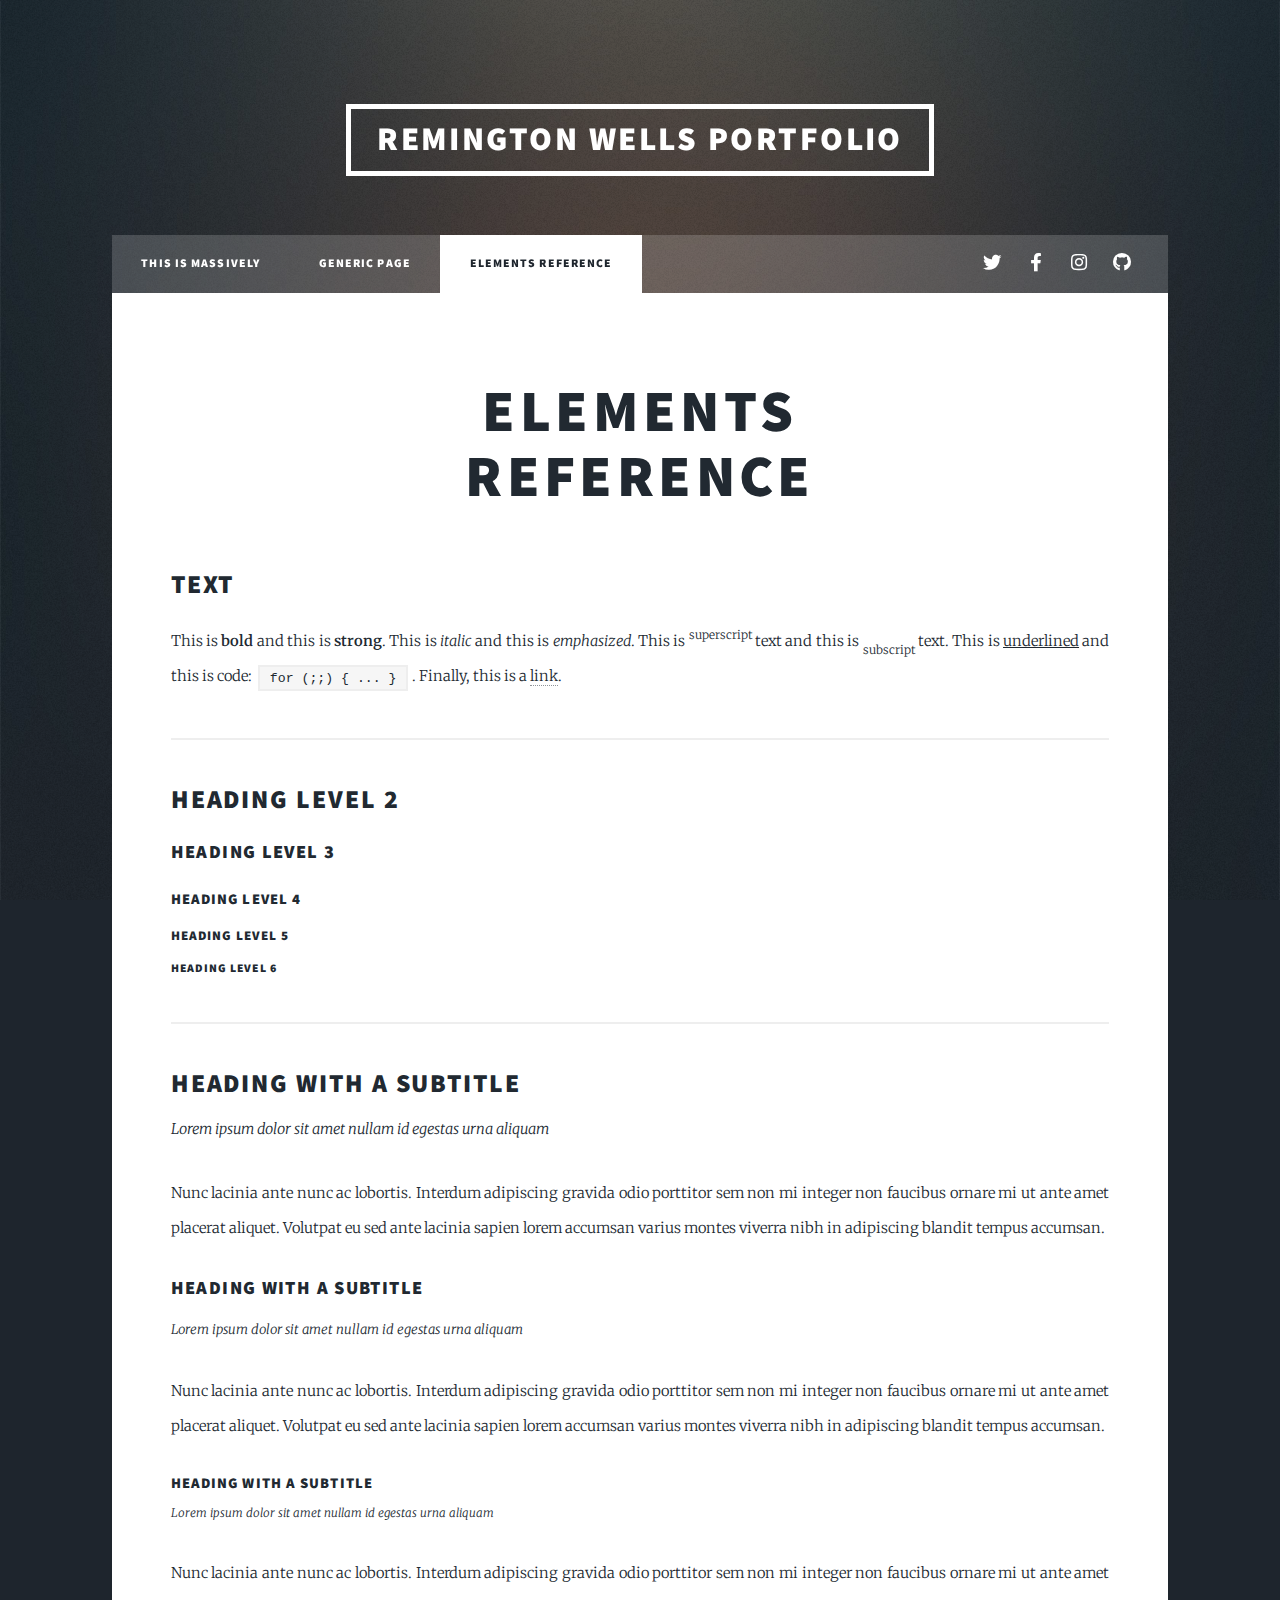
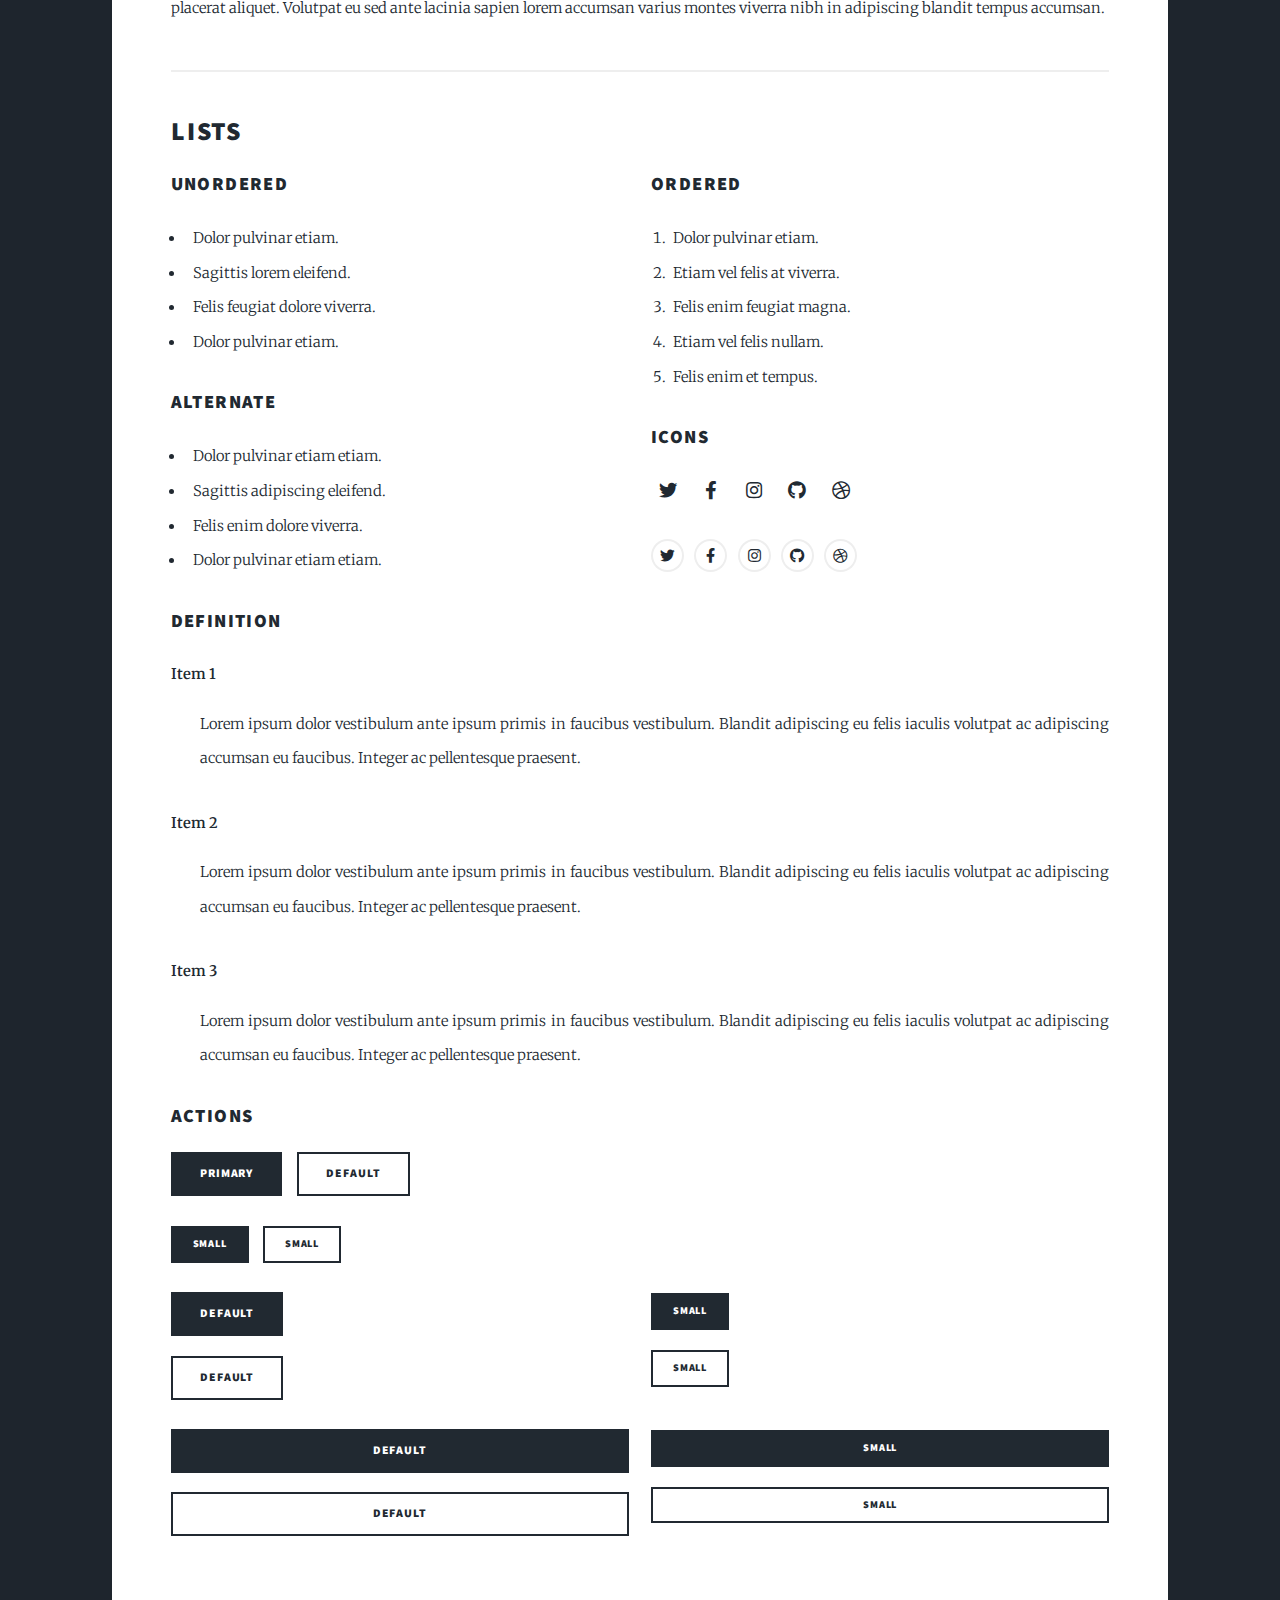
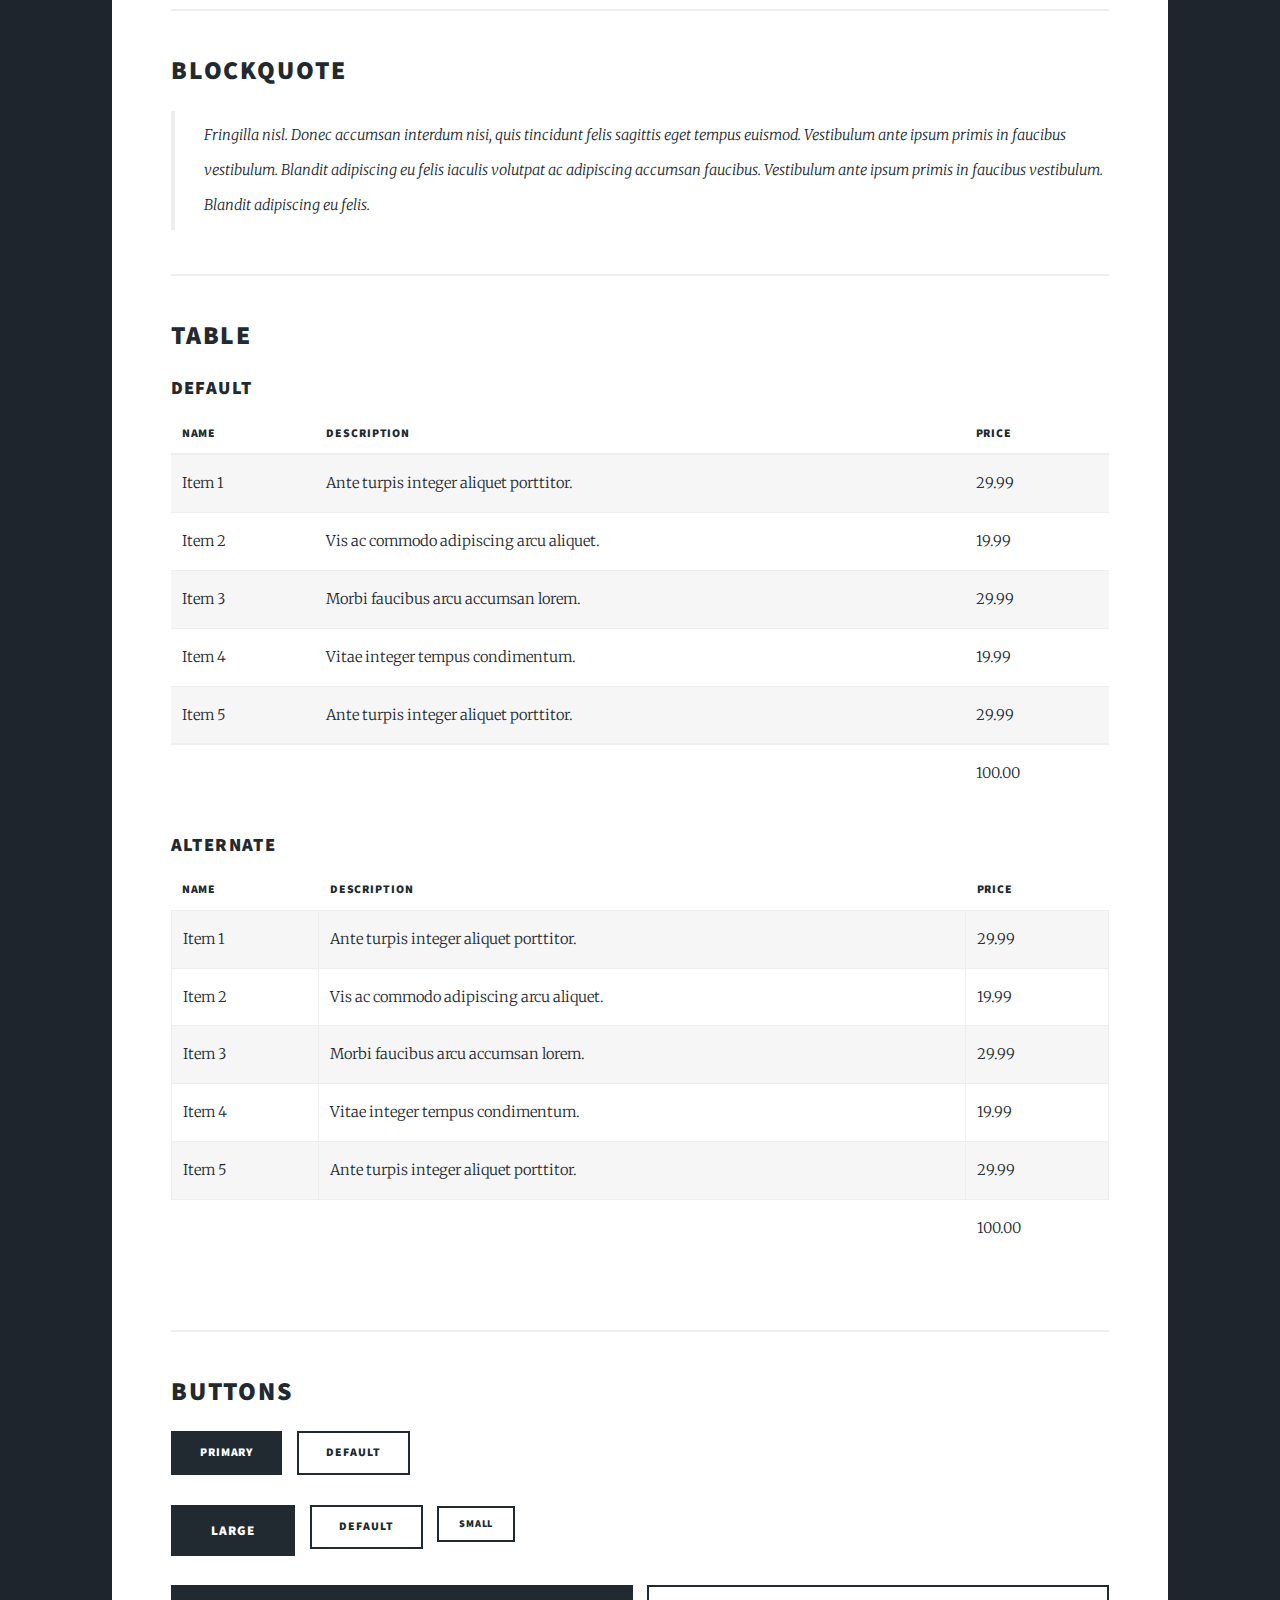
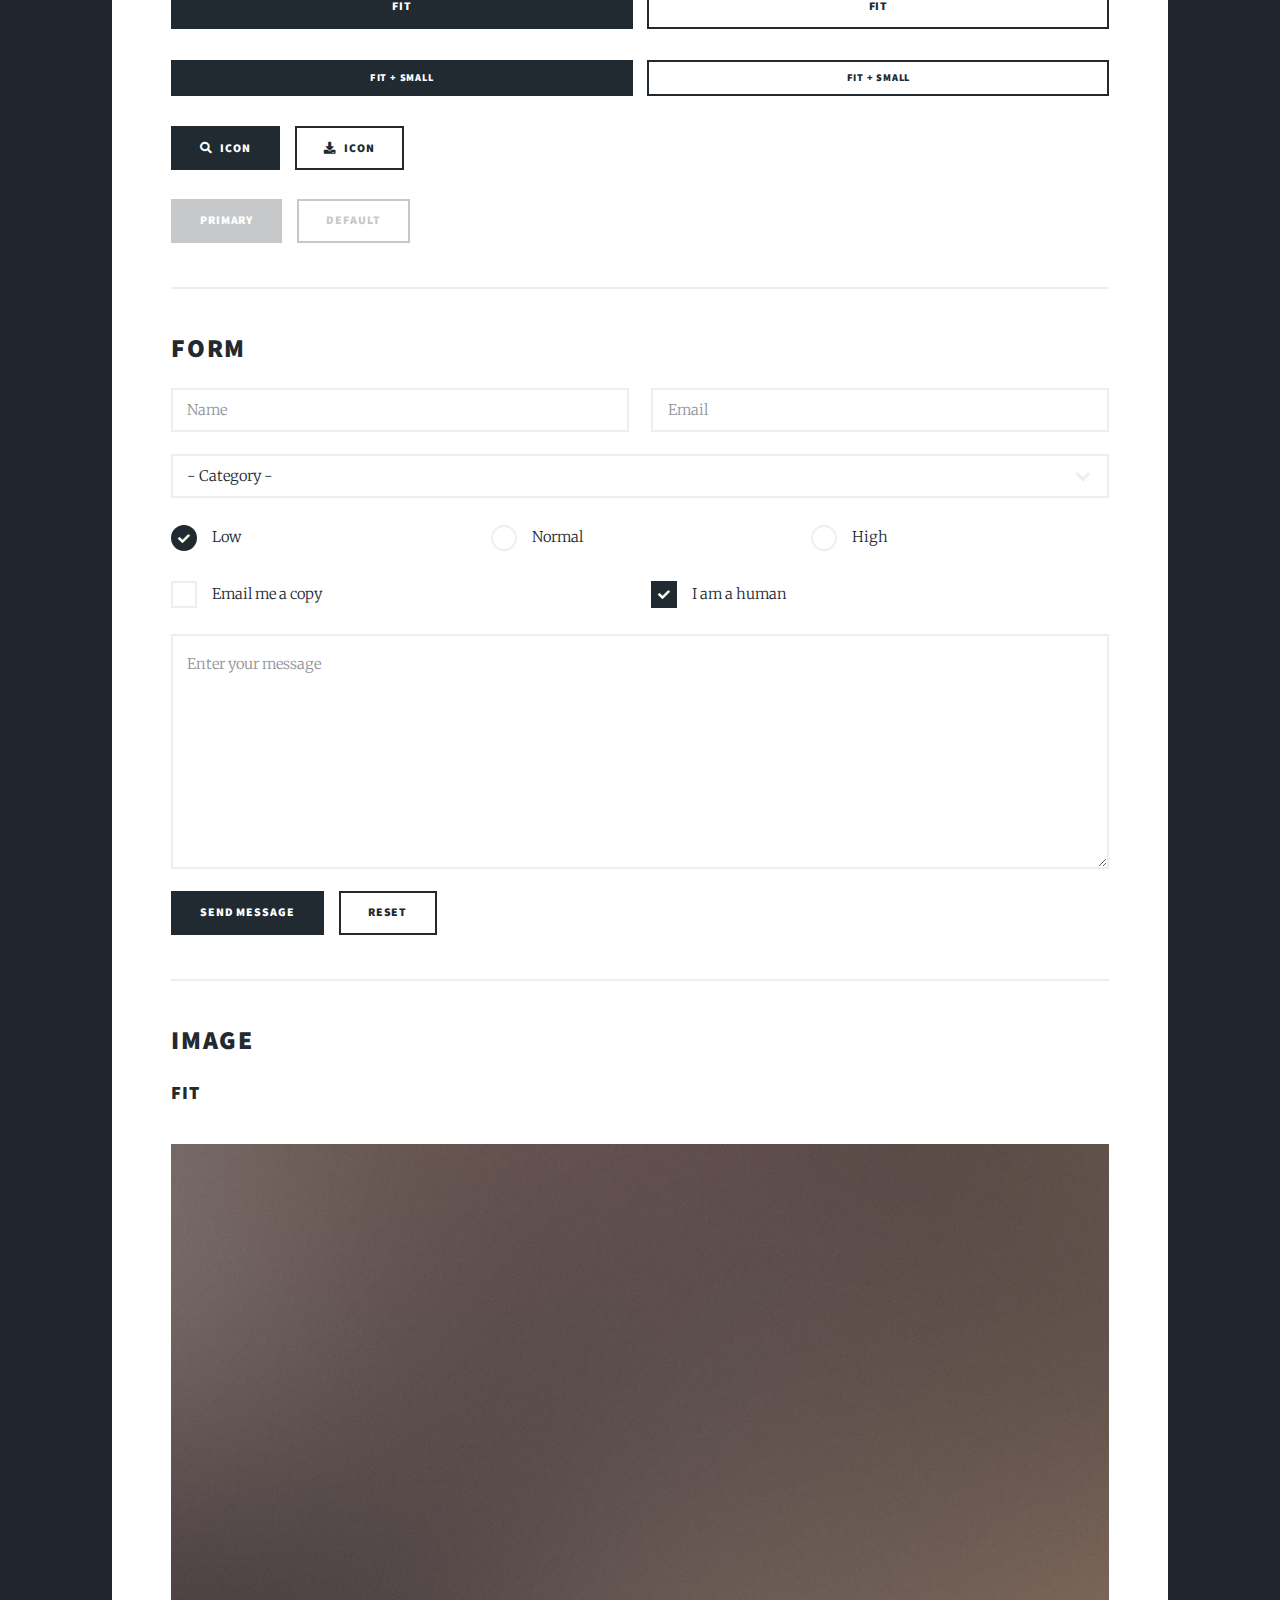
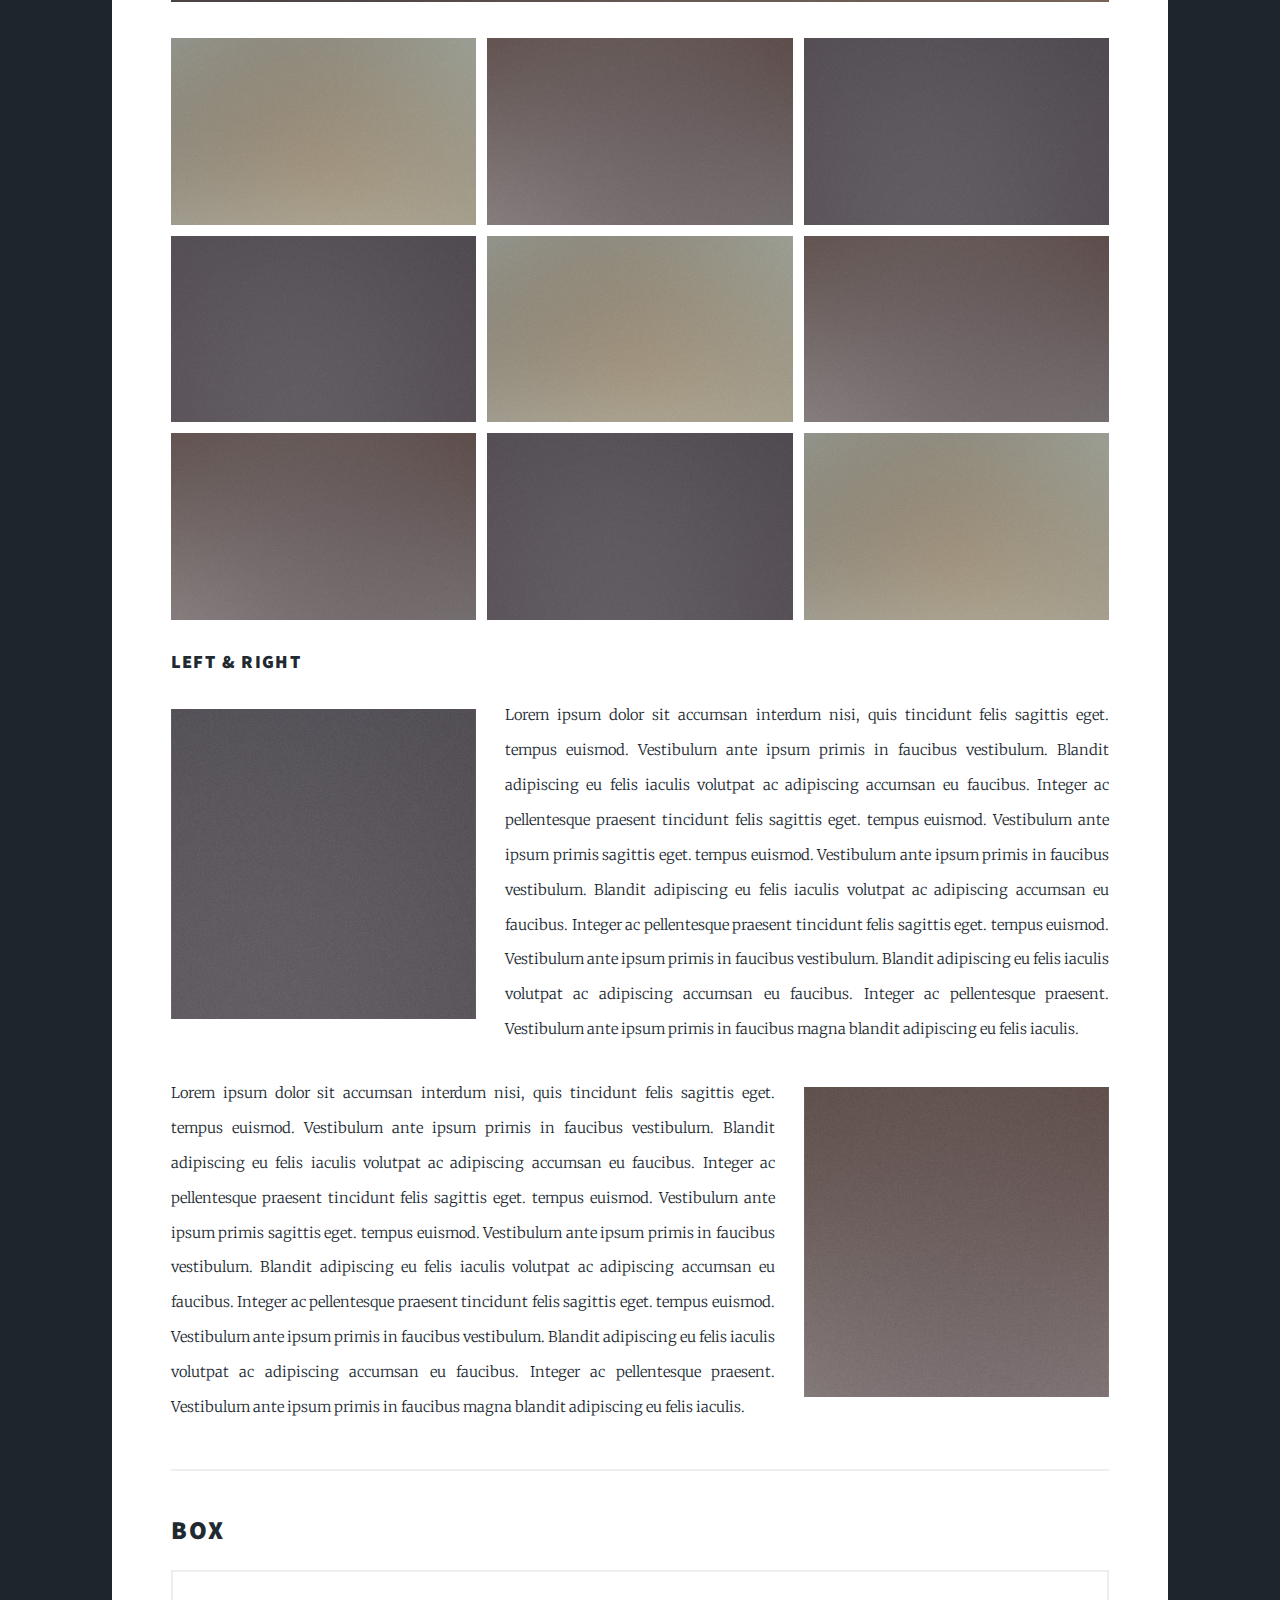
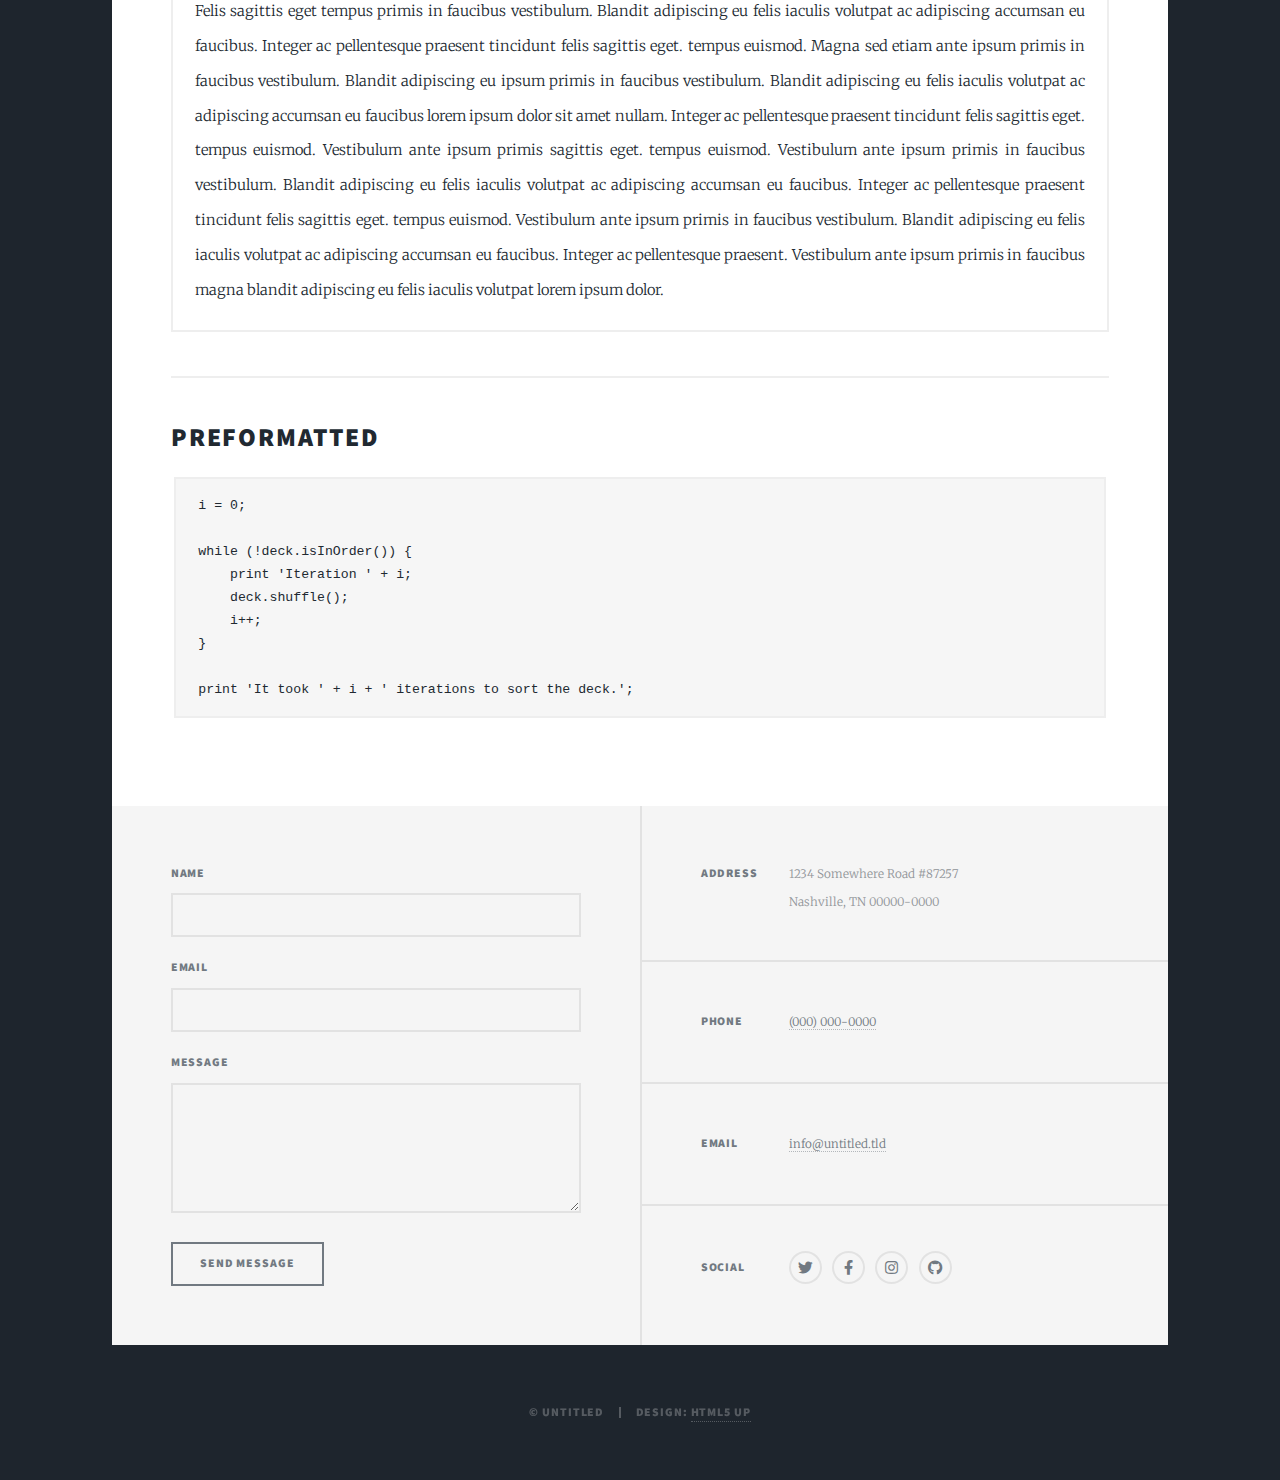
==== commit 6ad5c36b: "Personalizing HTML" ====
--- a/elements.html
+++ b/elements.html
@@ -19,7 +19,7 @@
 
 				<!-- Header -->
 					<header id="header">
-						<a href="index.html" class="logo">Massively</a>
+						<a href="index.html" class="logo">Remington Wells Portfolio</a>
 					</header>
 
 				<!-- Nav -->
